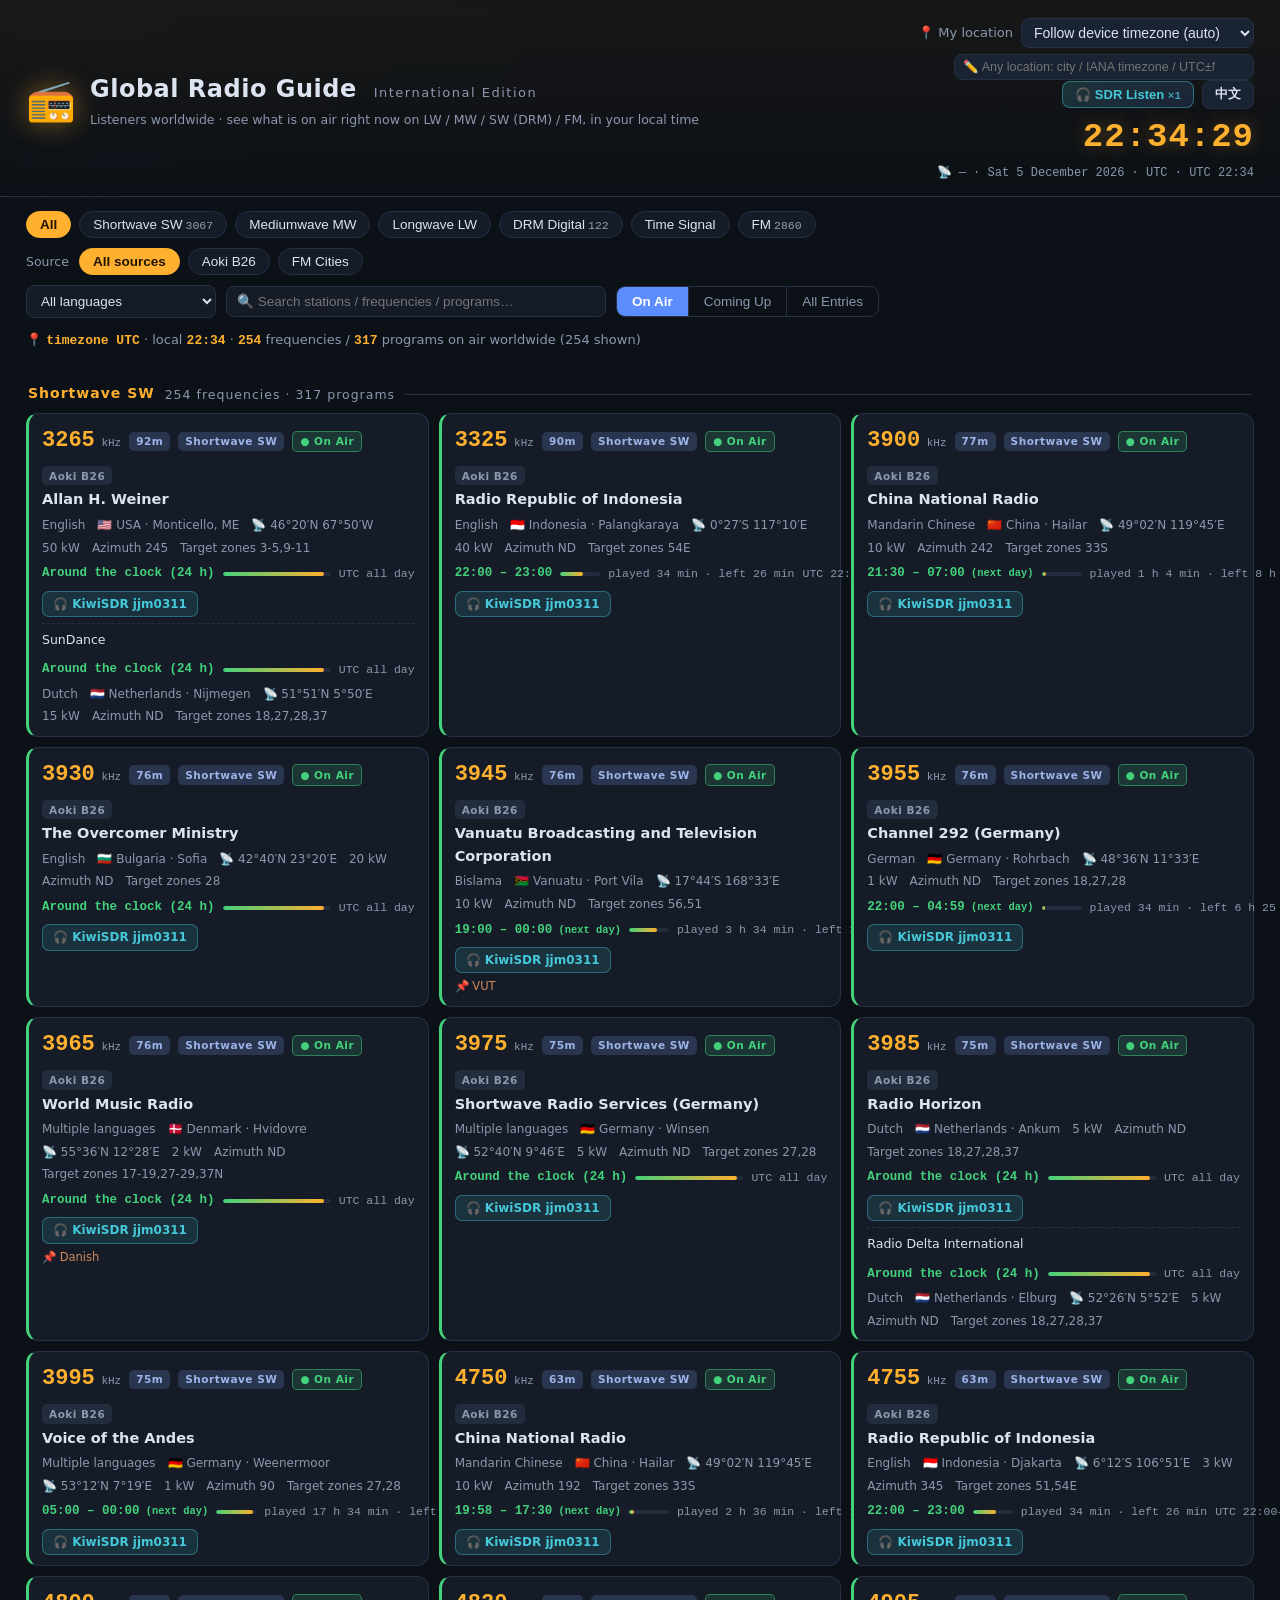
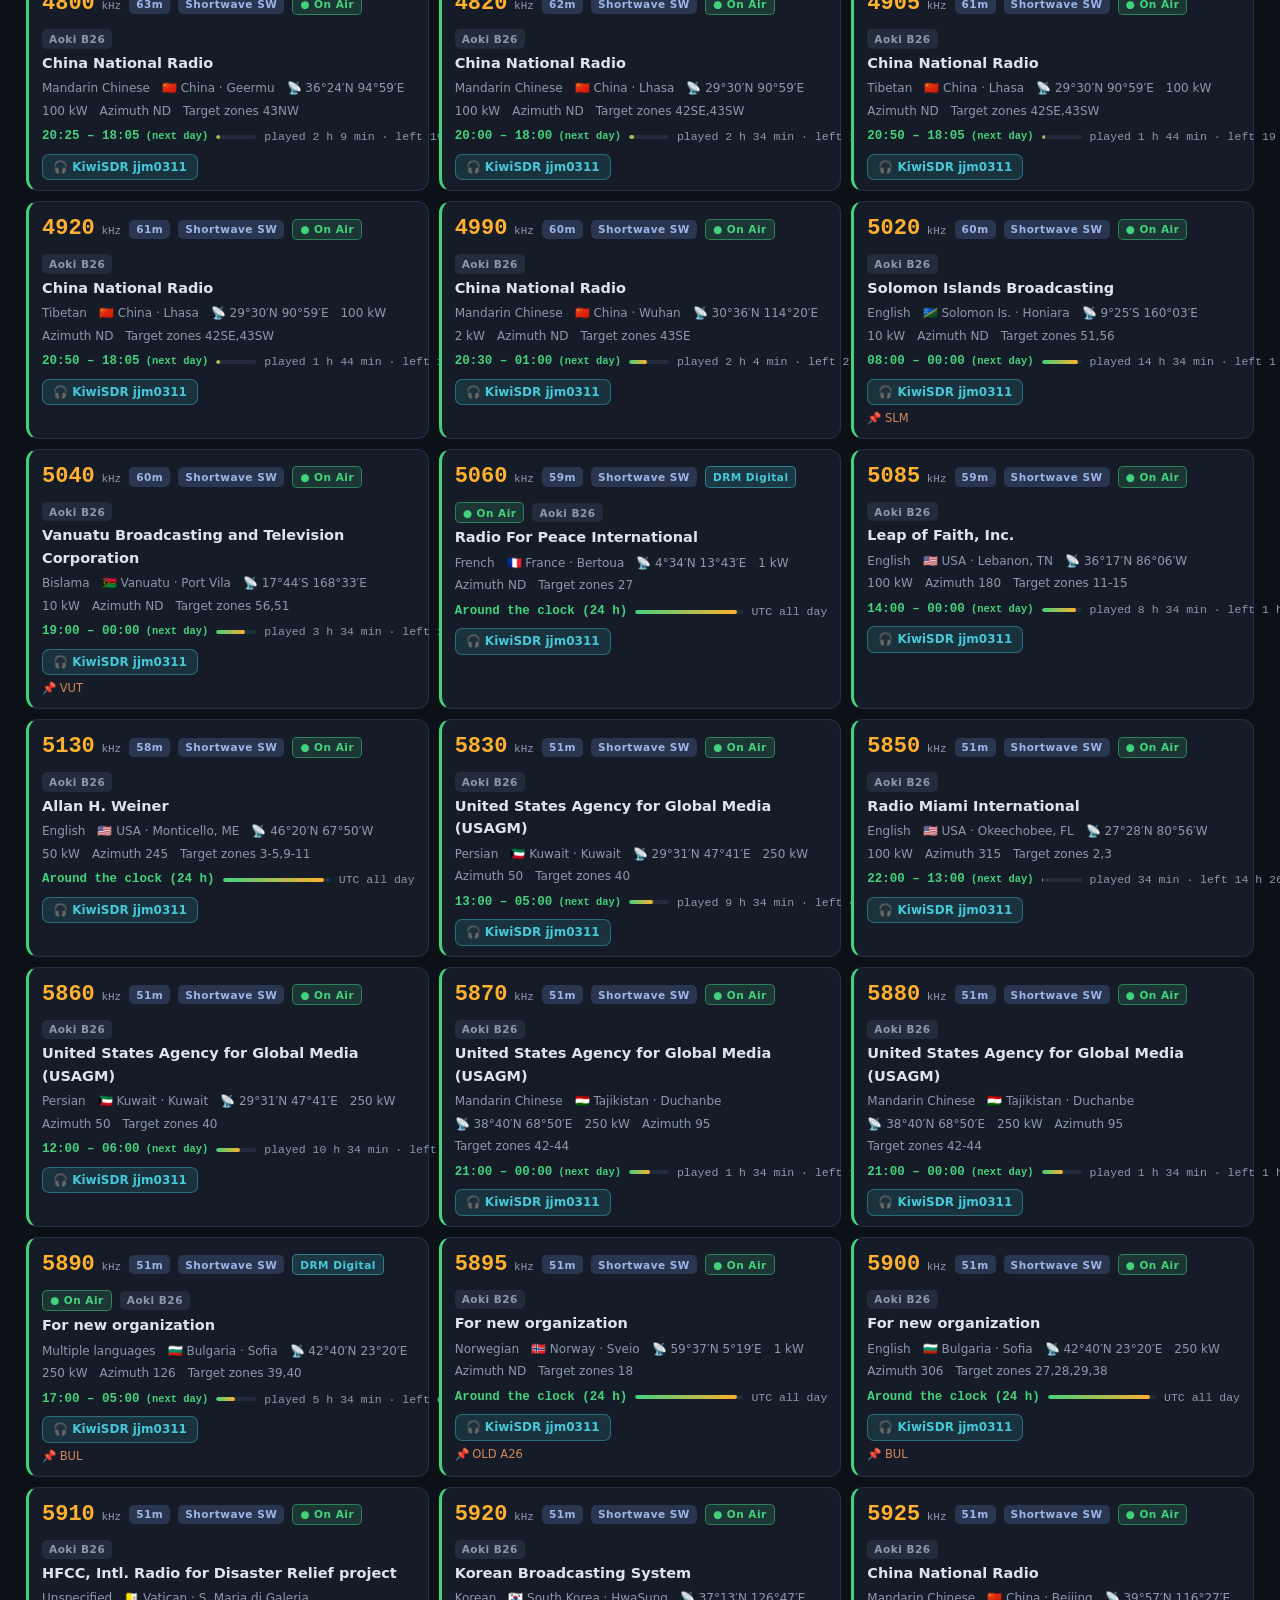
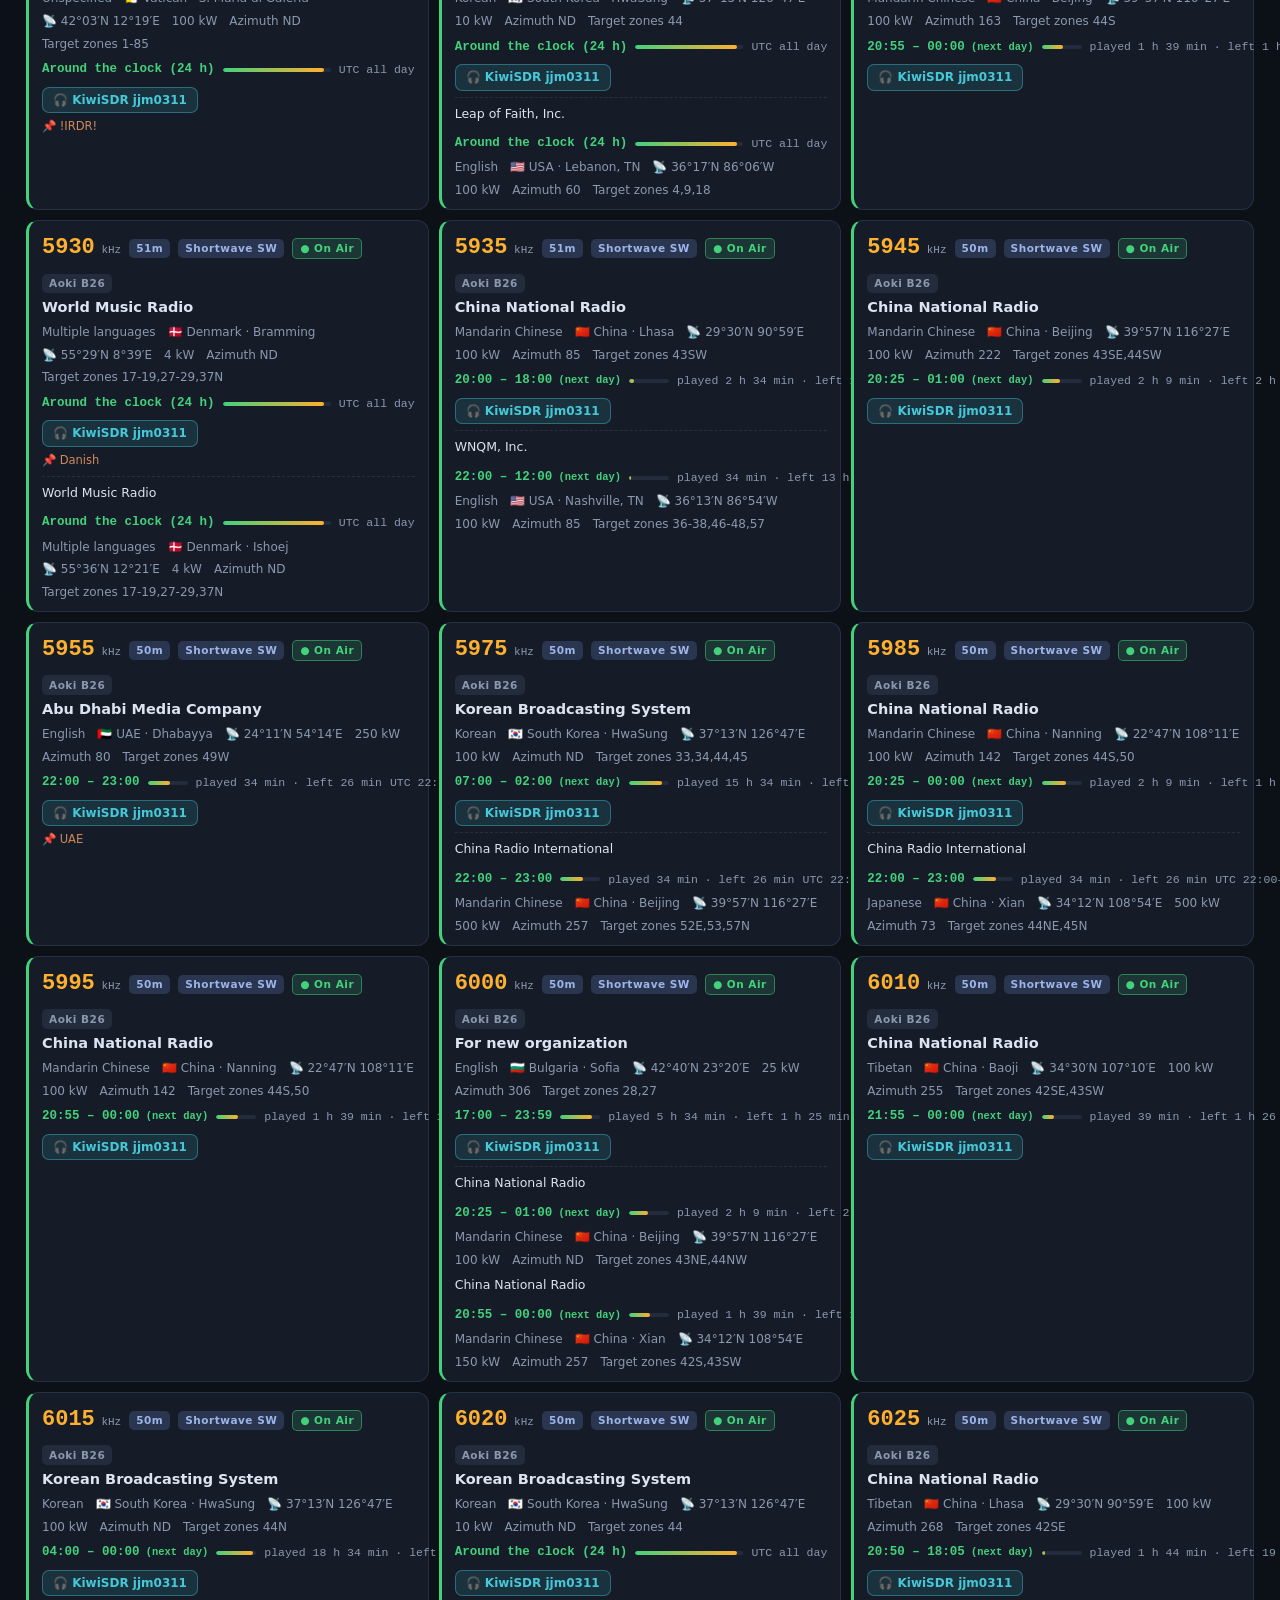
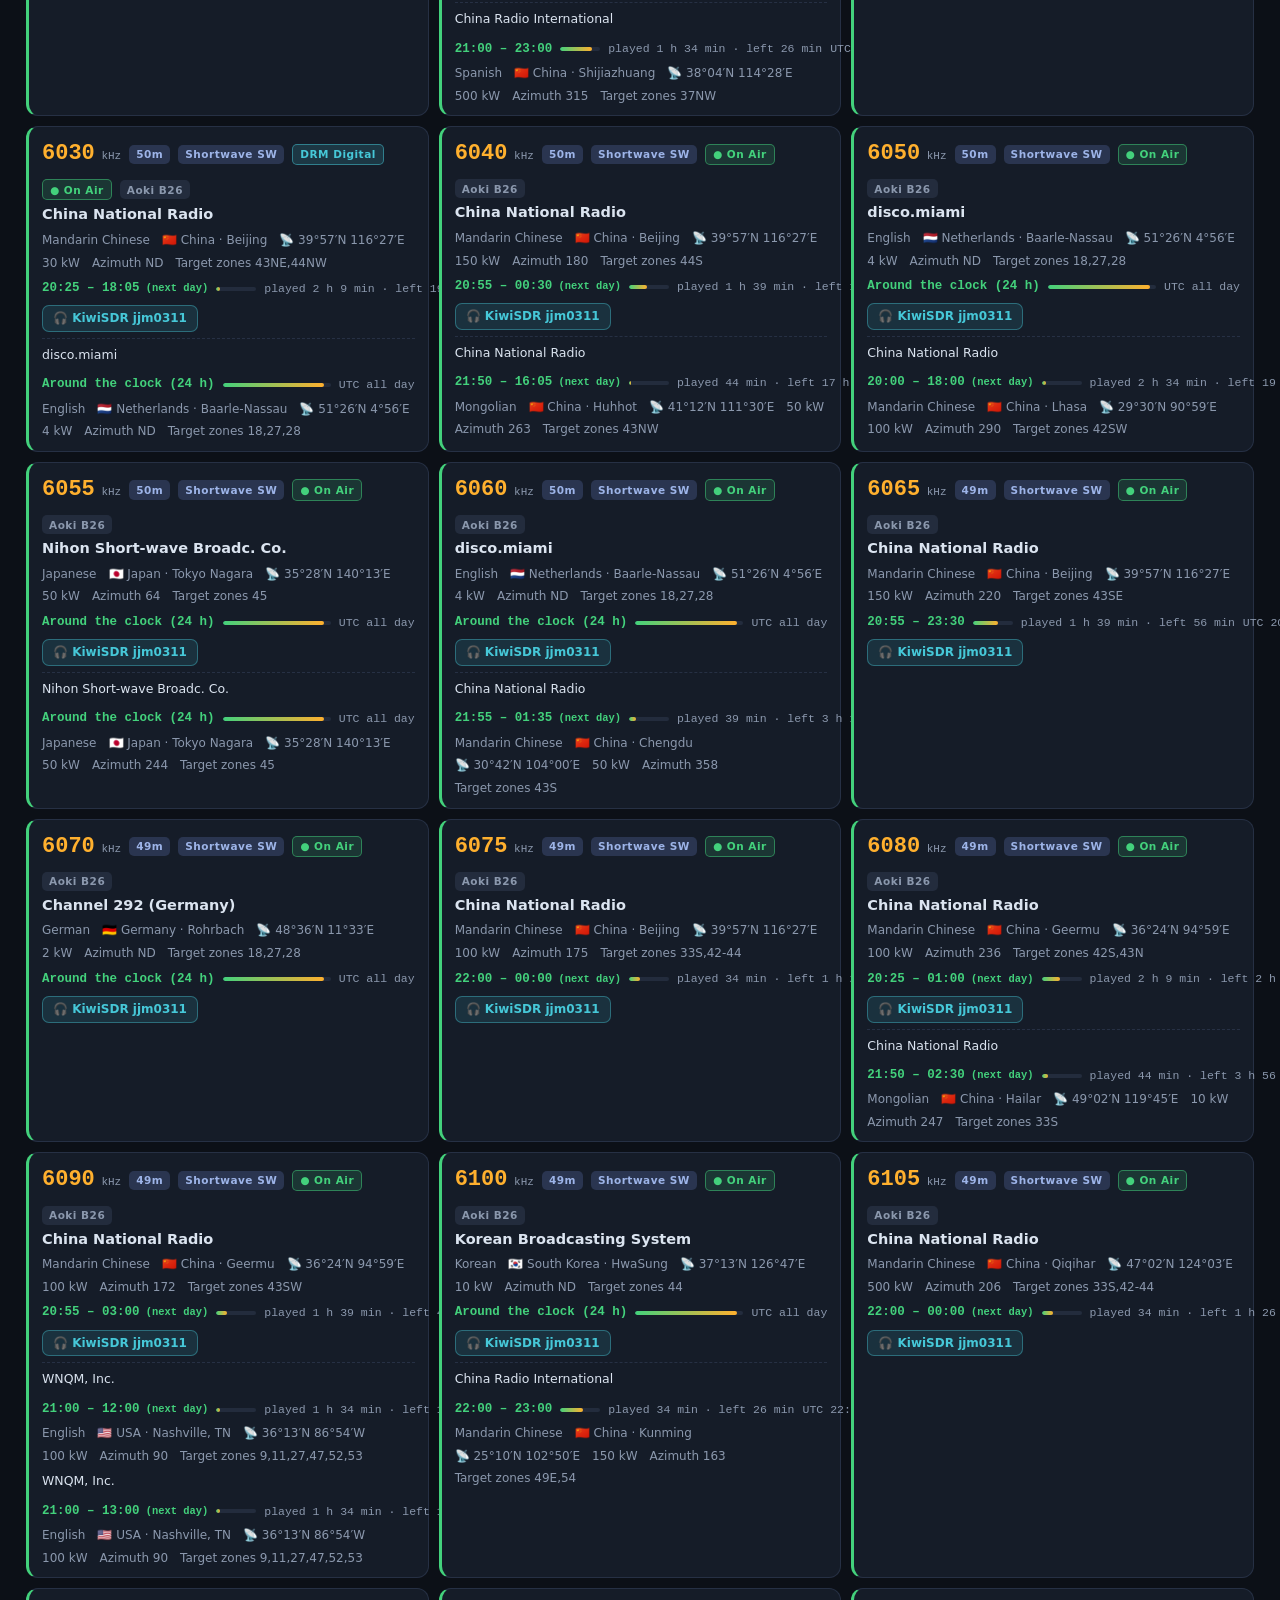
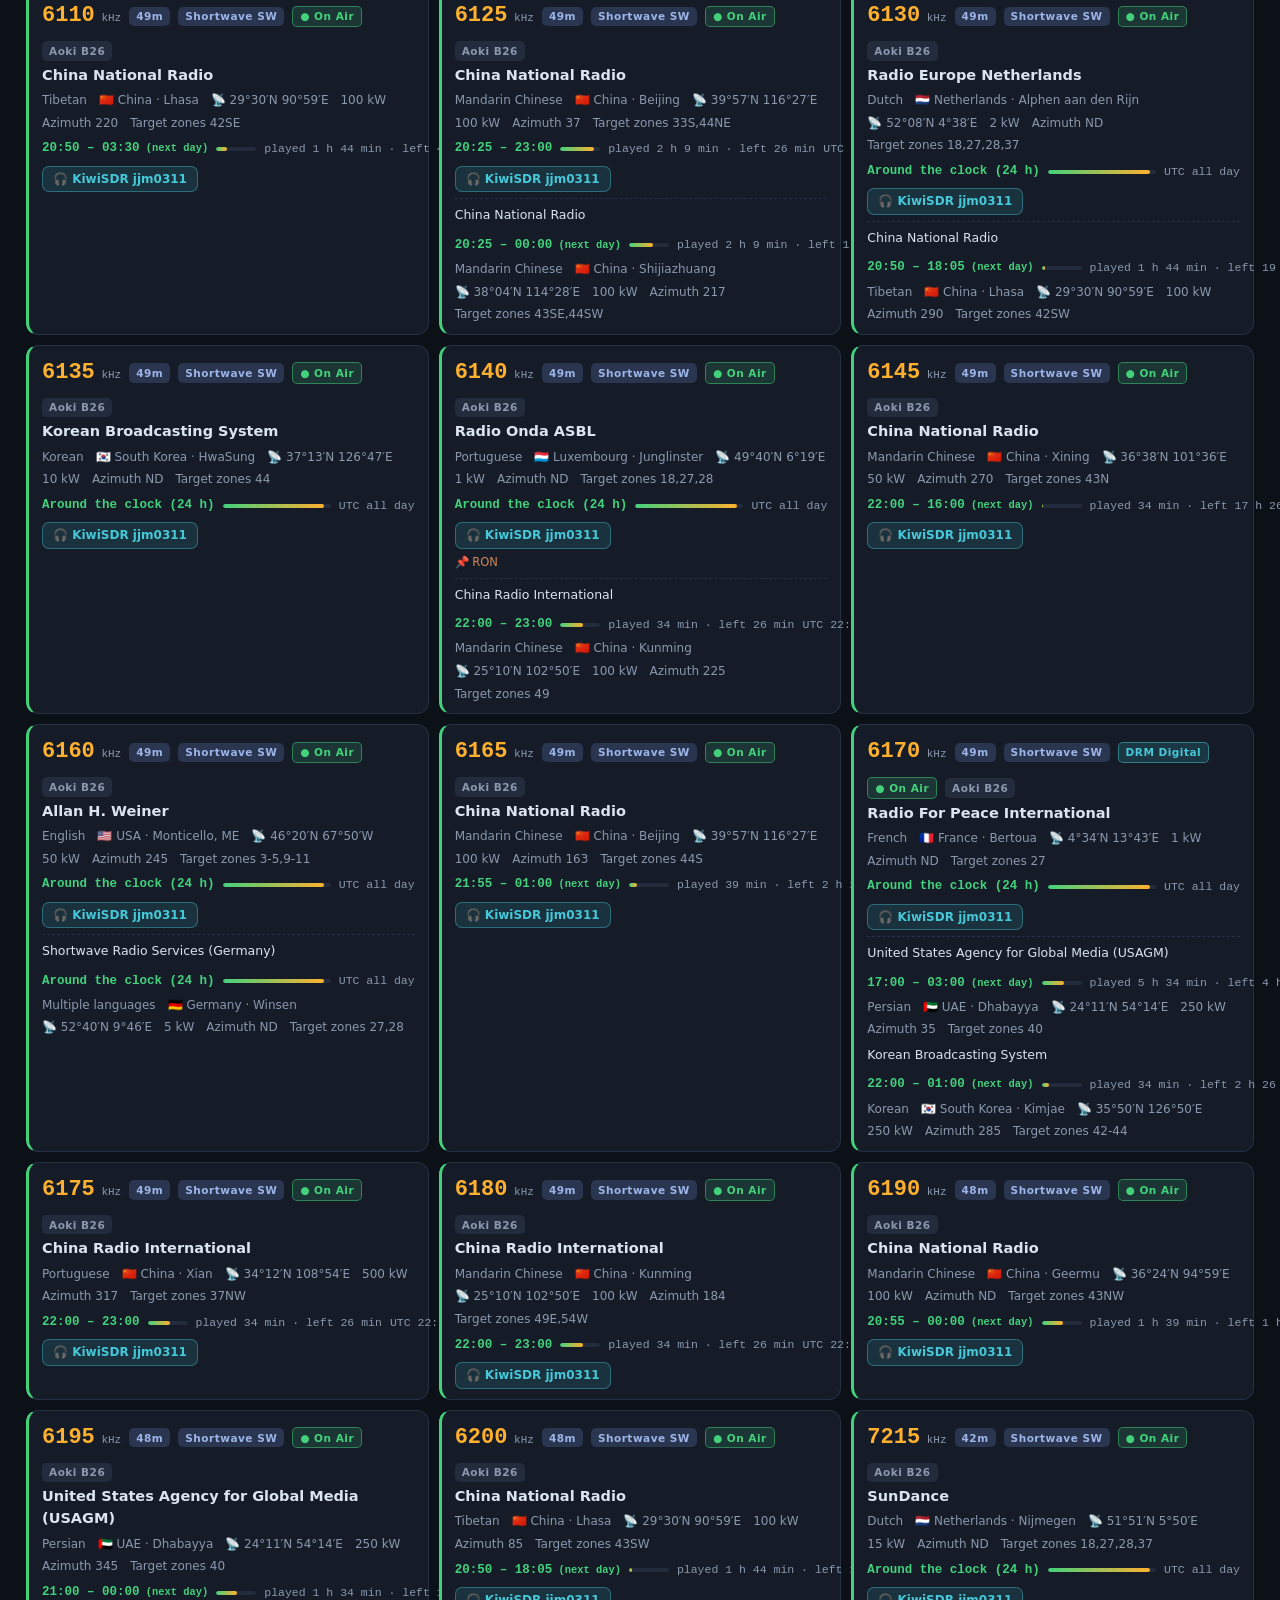
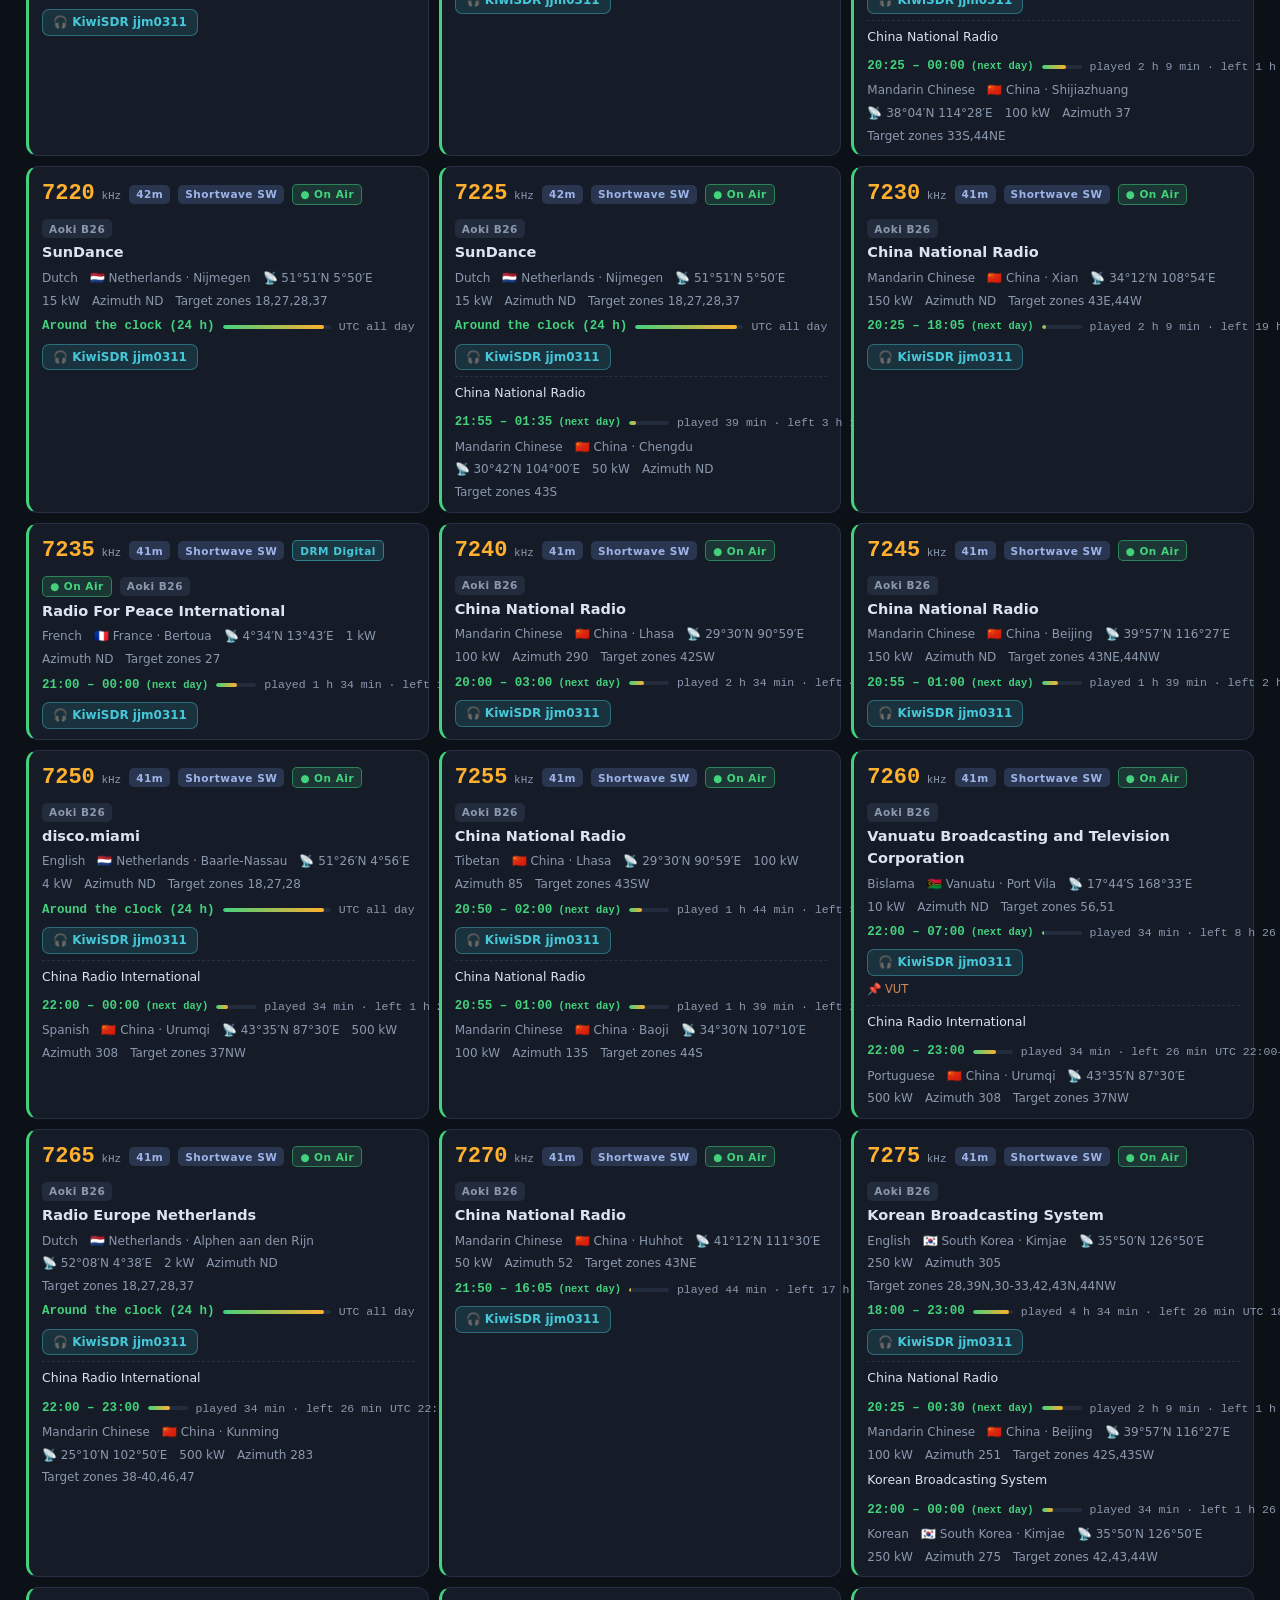
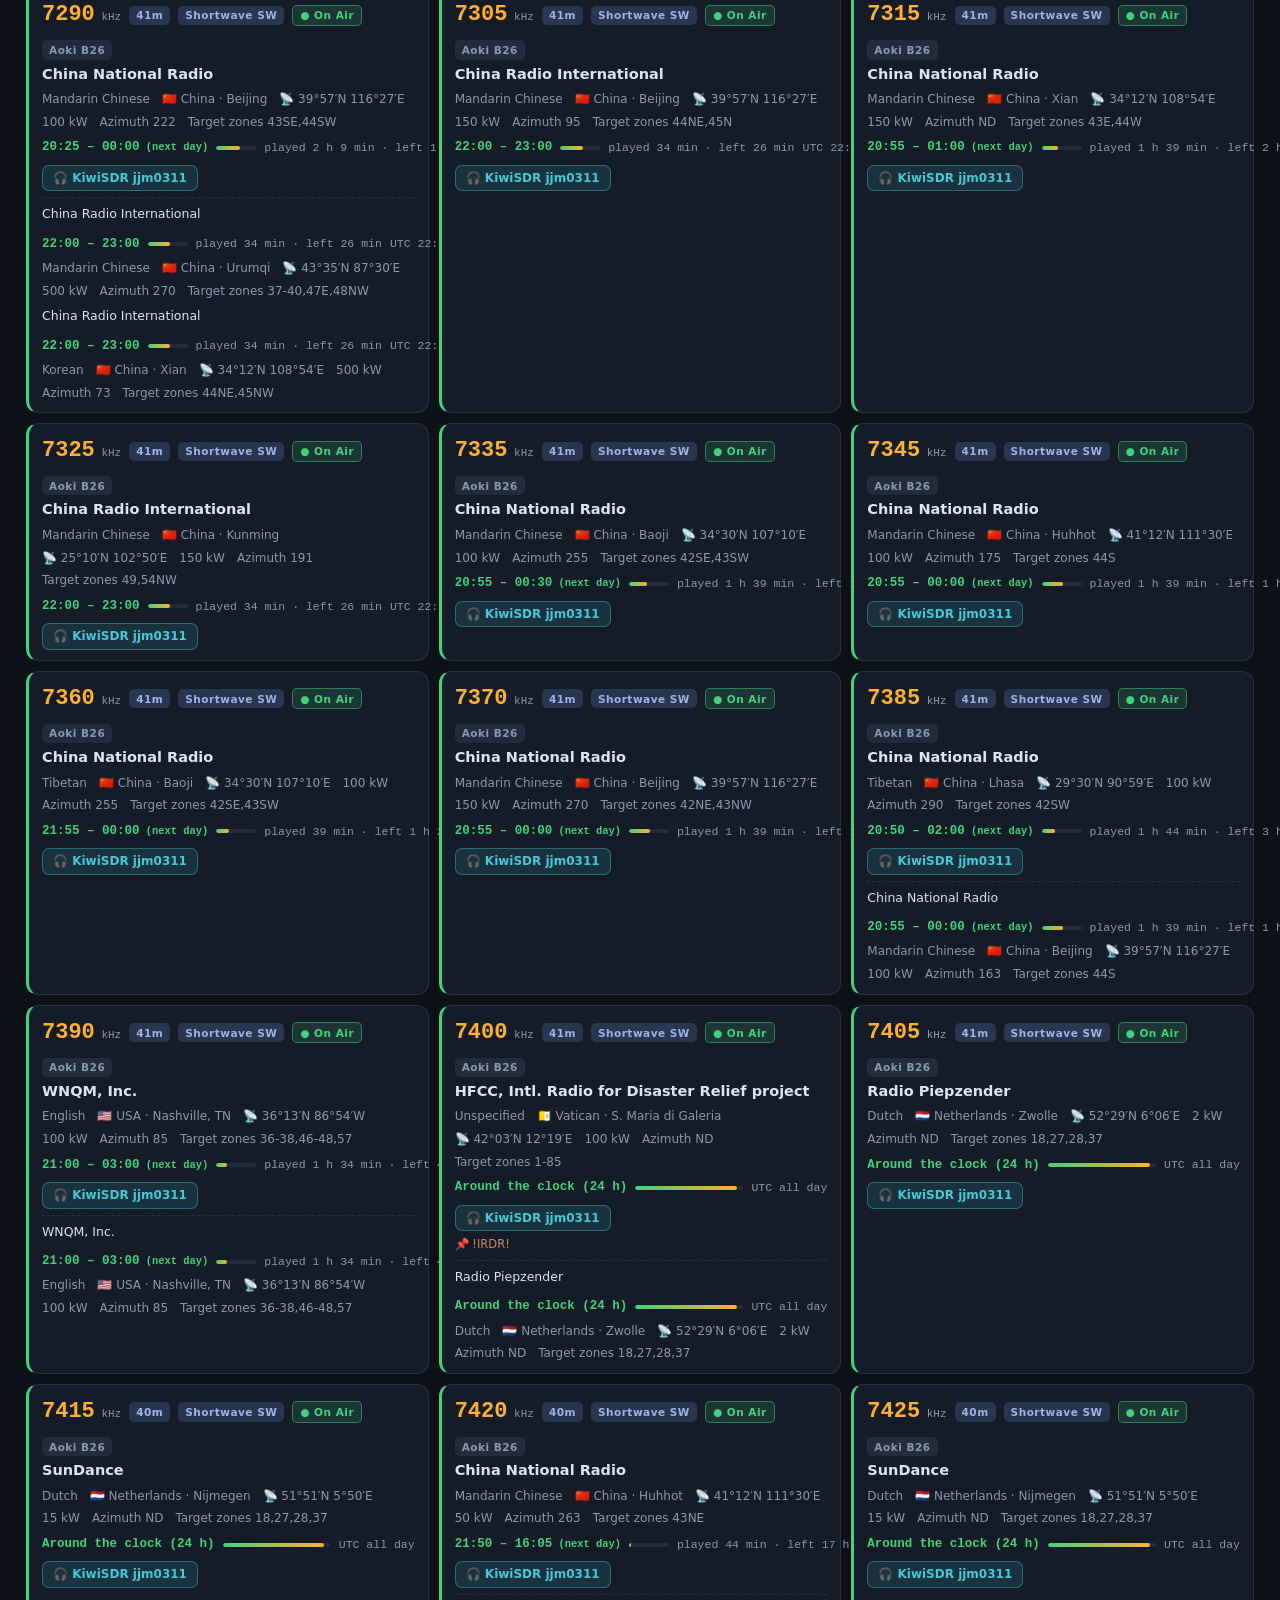
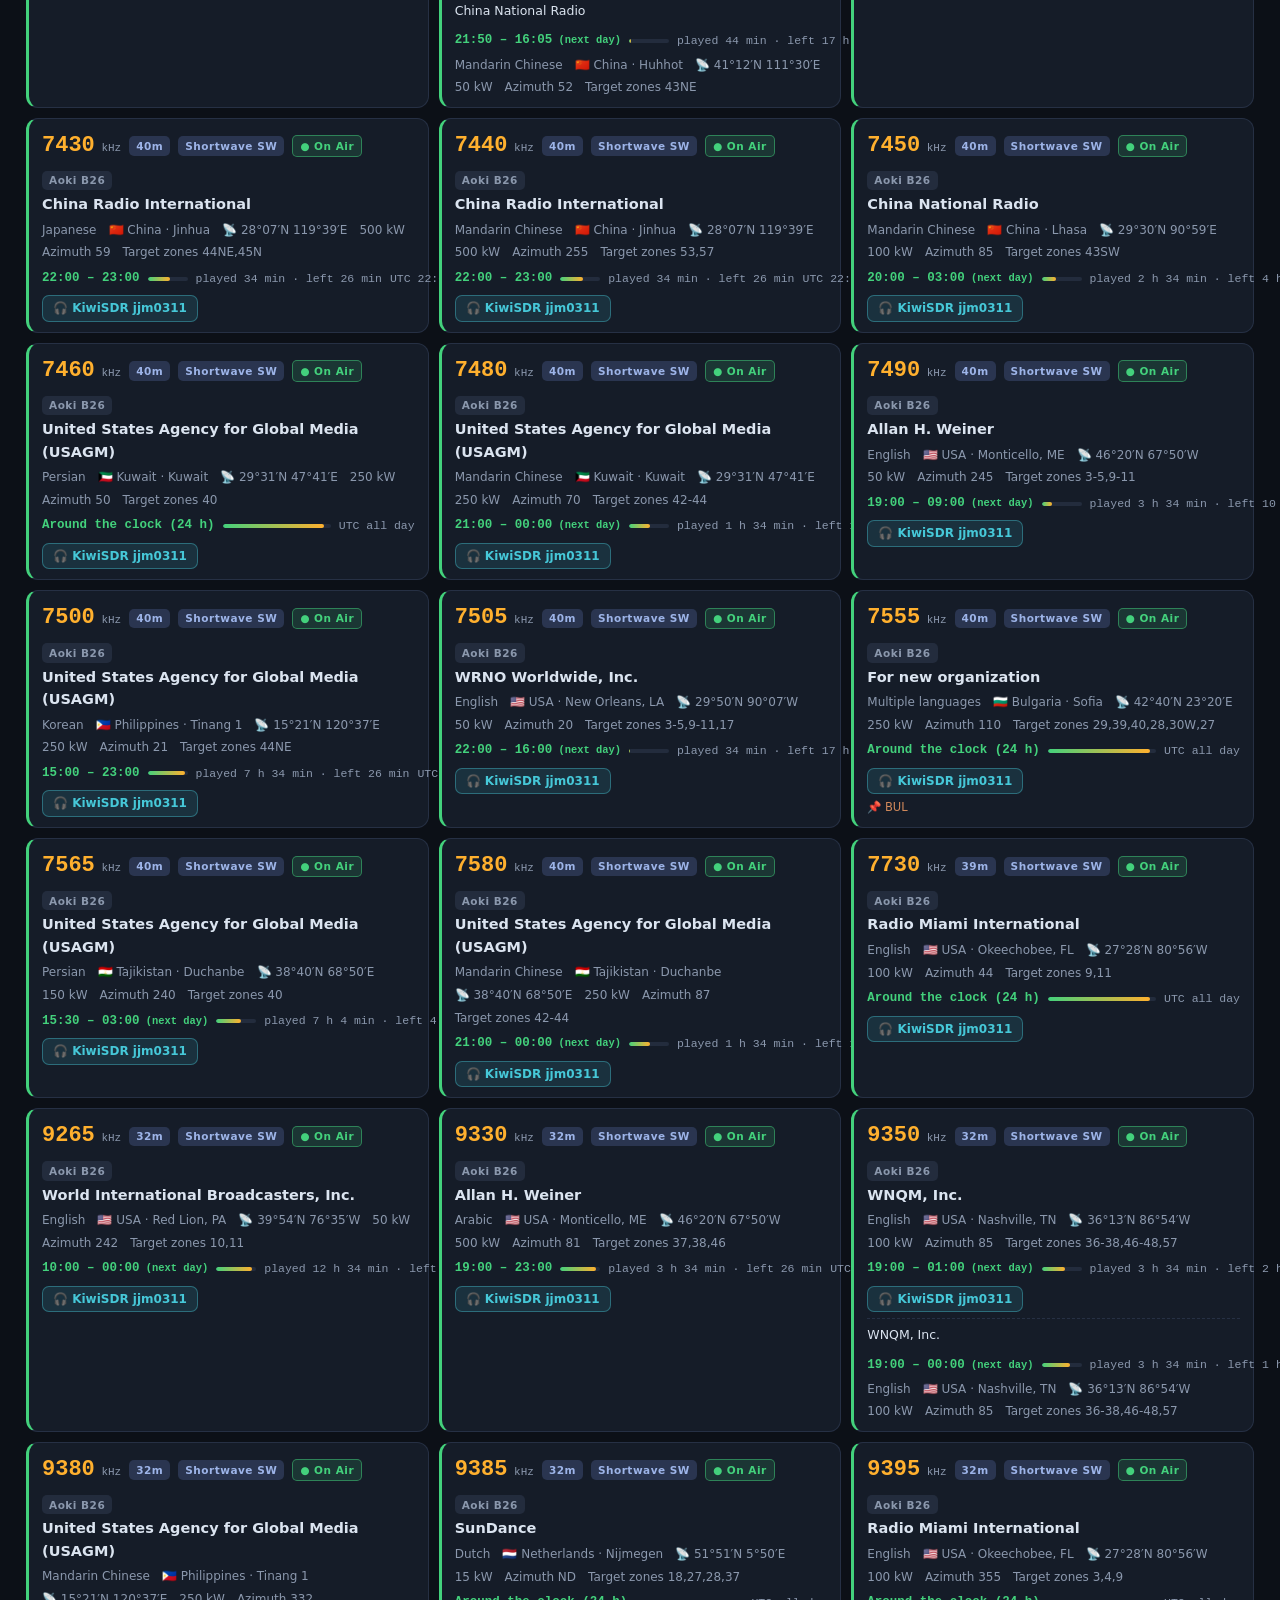
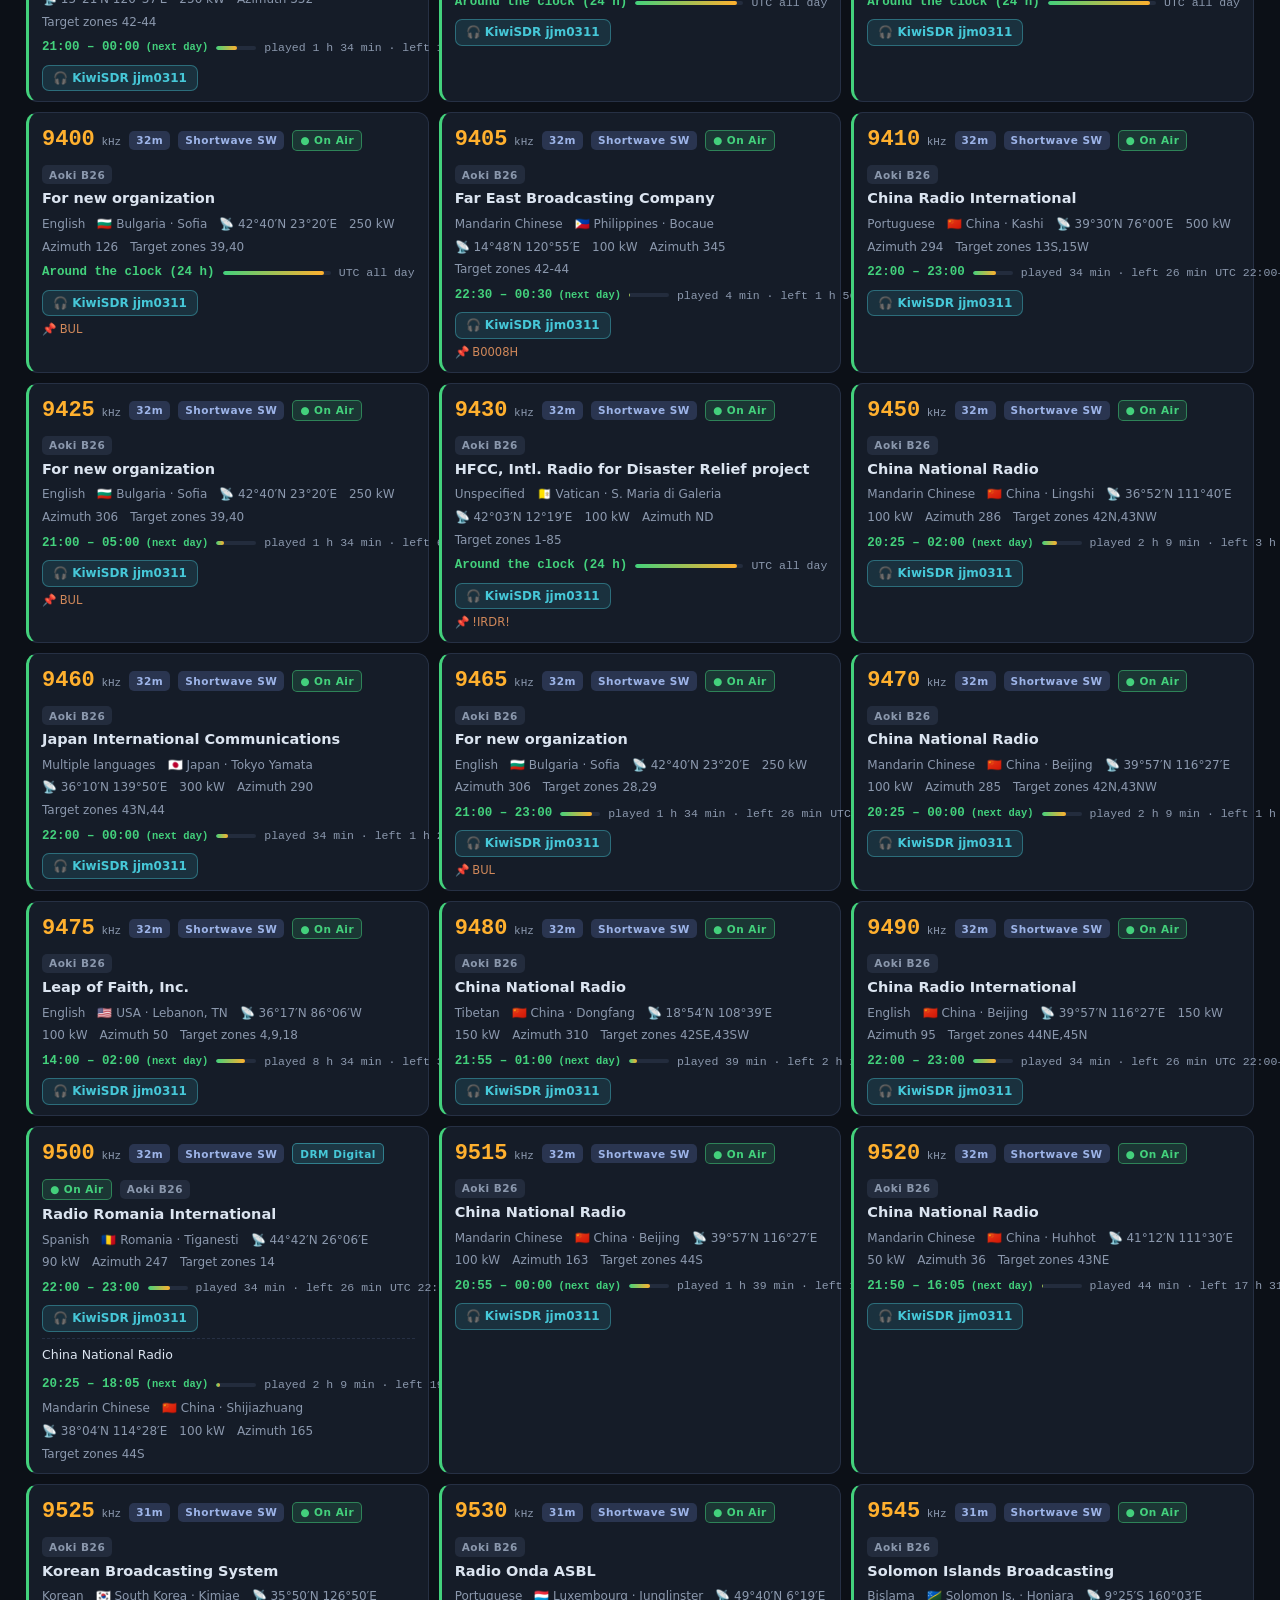
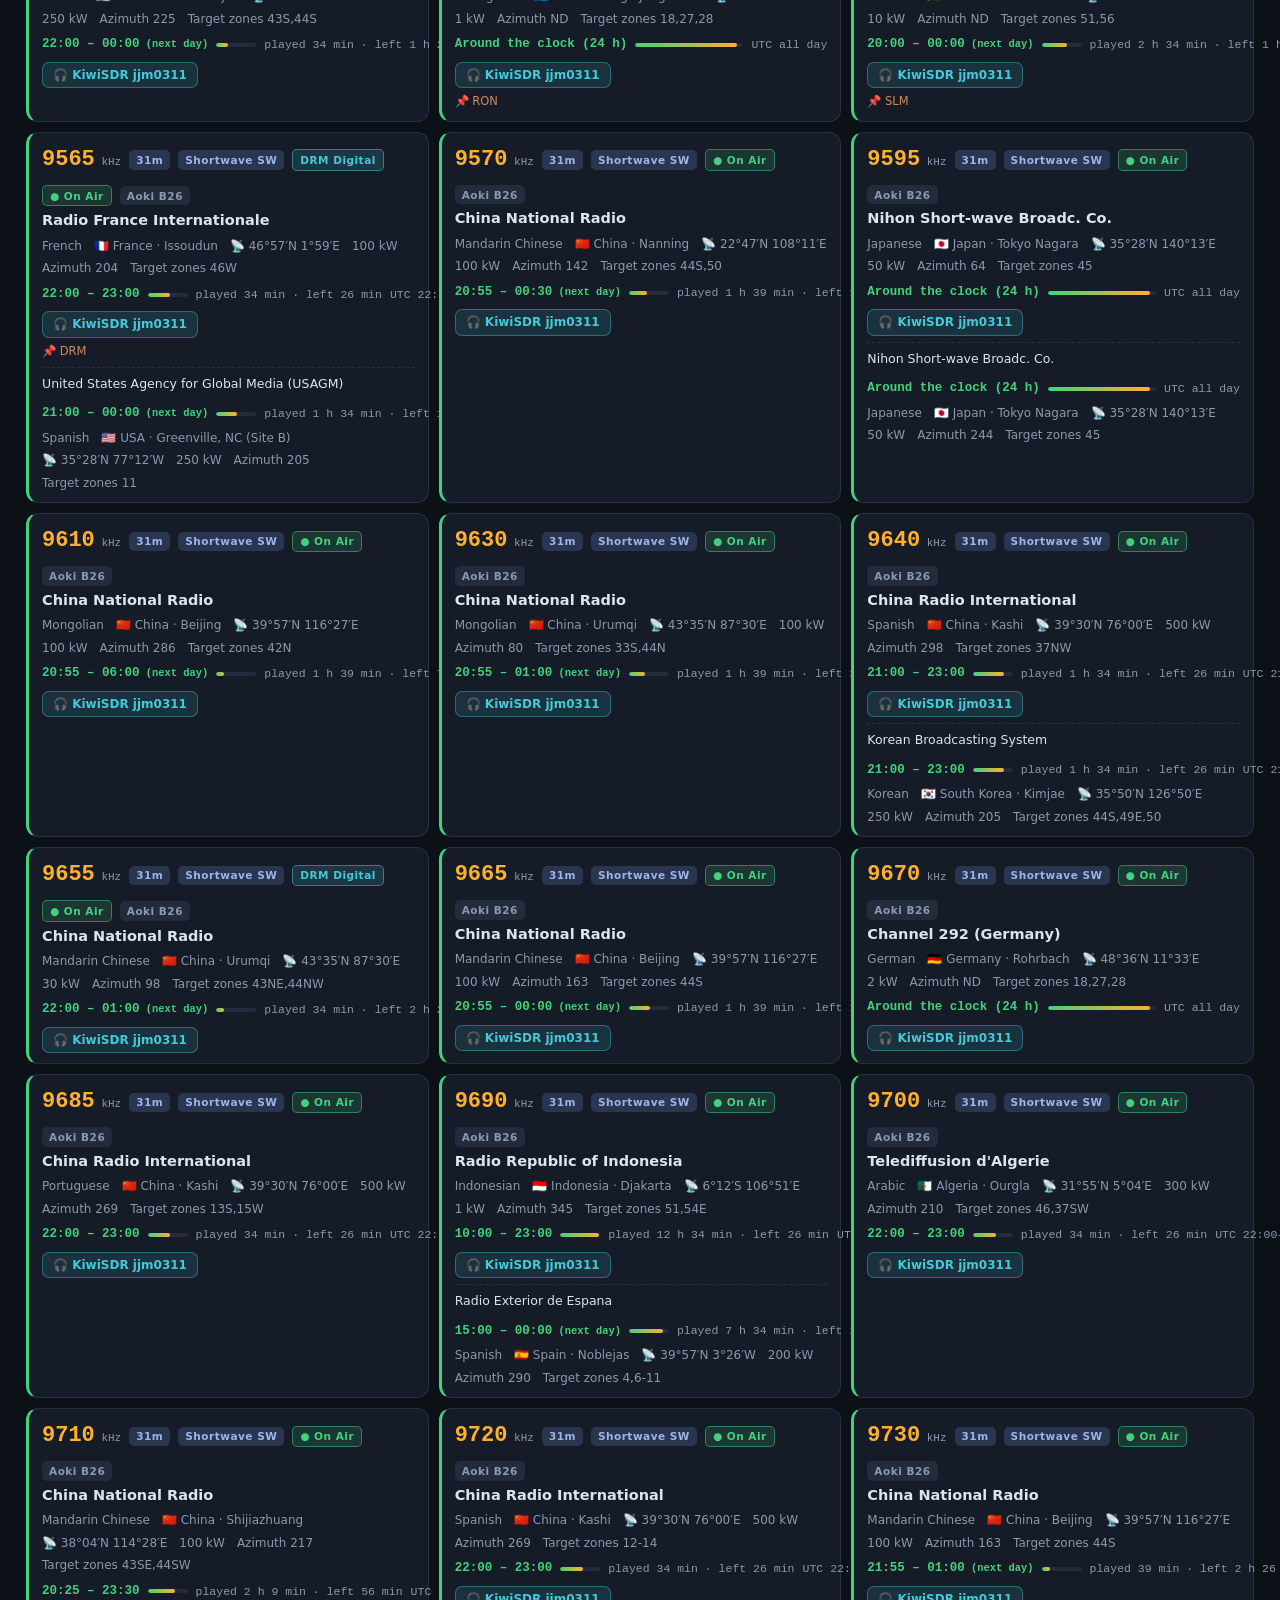
==== index.html @ 9dafdbfb "Global Radio Guide: bilingual on-air radio schedule site - HFCC B26 schedule (Aoki-format xlsx) + ra" ====
<!DOCTYPE html>
<html lang="zh-CN">
<head>
<meta charset="UTF-8">
<meta name="viewport" content="width=device-width, initial-scale=1.0">
<title>环球收听时钟 · Global Radio Guide — 长波/中波/短波(DRM)/FM 在播节目表</title>
<meta name="description" content="根据你所在城市的当地时间，实时显示当前正在播出的长波、中波、短波（含 DRM 数字）与 FM 广播节目和频率。数据源：A26 短波频率表 / HFCC / WRMI。">
<link rel="icon" href="data:image/svg+xml,<svg xmlns='http://www.w3.org/2000/svg' viewBox='0 0 100 100'><text y='.9em' font-size='90'>📻</text></svg>">
<link rel="stylesheet" href="css/style.css">
</head>
<body>

<header class="topbar">
  <div class="brand">
    <span class="logo">📻</span>
    <div>
      <h1><span id="h1text">环球收听时钟</span> <small id="h1sub">Global Radio Guide</small></h1>
      <p class="tagline" id="tagline">不同国家城市的听友 · 按当地时间看此刻在播的长波 / 中波 / 短波（DRM）/ FM 节目与频率</p>
    </div>
  </div>
  <div class="clockbox">
    <div class="cityrow">
      <label for="citySelect" id="locLabel">📍 我在</label>
      <select id="citySelect"></select>
    </div>
    <div class="cityrow">
      <input type="search" id="customCity" list="tzList" autocomplete="off"
             placeholder="✏️ 任意收听地点：城市名 / IANA 时区 / UTC±N">
      <datalist id="tzList"></datalist>
    </div>
    <div class="cityrow">
      <button id="sdrBtn" class="sdrbtn" title="管理 WebSDR / KiwiSDR / OpenWebRX 接收机">🎧 SDR 收听 <span id="sdrCount" class="cnt"></span></button>
      <button id="langBtn" class="langbtn" title="Switch language / 切换语言">EN</button>
    </div>
    <div class="bigclock" id="localClock">--:--:--</div>
    <div class="clocksub">📡 <span id="rxCoord">—</span> · <span id="localDate">—</span> · <span id="tzOffset"></span> · UTC <span id="utcClock">--:--</span></div>
  </div>
</header>

<nav class="controls">
  <div class="chips" id="bandChips" aria-label="频段筛选"></div>
  <div class="chips" id="srcChips" aria-label="数据源筛选"></div>
  <div class="filters">
    <select id="langSelect"><option value="all">全部语言</option></select>
    <input type="search" id="search" placeholder="🔍 搜电台 / 频率 / 节目名…">
    <div class="seg" id="viewSeg">
      <button data-view="now" class="active">正在播出</button>
      <button data-view="next">即将播出</button>
      <button data-view="all">全部检索</button>
    </div>
  </div>
</nav>

<div class="stats" id="stats"></div>

<main id="list" aria-live="polite"></main>

<div id="sdrModal" class="modal hidden">
  <div class="modal-box">
    <div class="modal-head">
      <h2>🎧 SDR 收音机</h2>
      <button id="sdrClose" title="关闭">×</button>
    </div>
    <p class="hint" id="sdrHint"></p>
    <div id="sdrList"></div>
    <div class="addform">
      <input id="sdrUrl" placeholder="接收机地址，如 http://…:8073/ 或 https://…/">
      <div class="addrow">
        <input id="sdrName" placeholder="名称（留空自动取域名）">
        <select id="sdrType">
          <option value="auto">自动识别类型</option>
          <option value="kiwi">KiwiSDR</option>
          <option value="openwebrx">OpenWebRX</option>
          <option value="websdr">WebSDR</option>
        </select>
        <button id="sdrAdd" class="primary">＋ 添加</button>
      </div>
      <div id="sdrMsg" class="sdrmsg"></div>
    </div>
  </div>
</div>

<footer>
  <p id="foot1"></p>
  <p id="foot2"></p>
  <p id="foot3"></p>
</footer>

<script src="data/data.js"></script>
<script src="js/cities.js"></script>
<script src="js/app.js"></script>
</body>
</html>
---- css/style.css ----
/* 环球收听时钟 — 深色收音机风 */
:root {
  --bg: #0c1017;
  --bg2: #11161f;
  --card: #151c28;
  --card2: #1a2332;
  --line: #263044;
  --tx: #dbe4f0;
  --tx2: #8b98ad;
  --amber: #ffb02e;
  --green: #43d17c;
  --cyan: #46c8d8;
  --red: #ff5d5d;
  --blue: #5b8dff;
  --mono: 'Cascadia Mono', Consolas, 'SF Mono', Menlo, monospace;
}
* { box-sizing: border-box; }
html, body { margin: 0; padding: 0; }
body {
  background:
    radial-gradient(1200px 500px at 80% -10%, rgba(91,141,255,.10), transparent 60%),
    radial-gradient(900px 400px at 5% 0%, rgba(255,176,46,.07), transparent 55%),
    var(--bg);
  color: var(--tx);
  font: 15px/1.55 "Segoe UI", "Microsoft YaHei", "PingFang SC", system-ui, sans-serif;
  min-height: 100vh;
}

/* ---------- 顶栏 ---------- */
.topbar {
  display: flex; flex-wrap: wrap; gap: 16px 28px; align-items: center; justify-content: space-between;
  padding: 18px 26px 14px;
  border-bottom: 1px solid var(--line);
  background: linear-gradient(180deg, rgba(255,176,46,.05), transparent);
  position: sticky; top: 0; z-index: 20;
  backdrop-filter: blur(8px); background-color: rgba(12,16,23,.88);
}
.brand { display: flex; gap: 14px; align-items: center; }
.logo { font-size: 40px; filter: drop-shadow(0 0 14px rgba(255,176,46,.45)); }
.brand h1 { margin: 0; font-size: 24px; letter-spacing: .5px; }
.brand h1 small { font-size: 13px; color: var(--tx2); font-weight: 400; margin-left: 8px; letter-spacing: 1.5px; }
.tagline { margin: 2px 0 0; color: var(--tx2); font-size: 12.5px; }

.clockbox { text-align: right; }
.cityrow { display: flex; align-items: center; gap: 8px; justify-content: flex-end; }
.cityrow label { color: var(--tx2); font-size: 13px; }
#customCity {
  background: var(--card2); color: var(--tx); border: 1px solid var(--line);
  border-radius: 8px; padding: 5px 8px; font-size: 12.5px; width: 300px; margin-top: 6px;
}
#customCity.err { border-color: var(--red); }
#citySelect {
  background: var(--card2); color: var(--tx); border: 1px solid var(--line);
  border-radius: 8px; padding: 5px 8px; font-size: 14px; max-width: 300px;
}
.bigclock {
  font-family: var(--mono); font-size: 34px; font-weight: 600; color: var(--amber);
  text-shadow: 0 0 18px rgba(255,176,46,.35); margin-top: 2px; letter-spacing: 1px;
}
.clocksub { color: var(--tx2); font-size: 12px; font-family: var(--mono); }

/* ---------- 控制区 ---------- */
.controls { padding: 14px 26px 4px; display: flex; flex-direction: column; gap: 10px; }
.chips { display: flex; flex-wrap: wrap; gap: 8px; align-items: center; }
.chips .lbl { color: var(--tx2); font-size: 12.5px; margin-right: 2px; }
.chip {
  border: 1px solid var(--line); background: var(--card); color: var(--tx);
  padding: 5px 13px; border-radius: 999px; cursor: pointer; font-size: 13.5px; transition: .15s;
}
.chip:hover { border-color: var(--amber); }
.chip.active { background: var(--amber); border-color: var(--amber); color: #201500; font-weight: 600; }
.chip .cnt { opacity: .65; font-size: 11.5px; margin-left: 3px; font-family: var(--mono); }
.filters { display: flex; flex-wrap: wrap; gap: 10px; align-items: center; }
#langSelect, #search {
  background: var(--card); color: var(--tx); border: 1px solid var(--line);
  border-radius: 8px; padding: 7px 10px; font-size: 13.5px;
}
#search { flex: 1 1 220px; max-width: 380px; }
#langSelect:focus, #search:focus, #citySelect:focus { outline: none; border-color: var(--amber); }
.seg { display: inline-flex; border: 1px solid var(--line); border-radius: 9px; overflow: hidden; }
.seg button {
  background: transparent; border: none; color: var(--tx2); padding: 7px 15px;
  cursor: pointer; font-size: 13.5px;
}
.seg button + button { border-left: 1px solid var(--line); }
.seg button.active { background: var(--blue); color: #fff; font-weight: 600; }

/* ---------- 统计行 ---------- */
.stats { padding: 8px 26px 2px; color: var(--tx2); font-size: 13px; }
.stats b { color: var(--amber); font-family: var(--mono); }

/* ---------- 列表 ---------- */
#list { padding: 12px 26px 40px; }
.bandhead {
  margin: 18px 2px 8px; font-size: 14px; color: var(--amber); letter-spacing: 1px;
  display: flex; align-items: center; gap: 10px; font-weight: 600;
}
.bandhead::after { content: ''; flex: 1; height: 1px; background: var(--line); }
.bandhead .n { color: var(--tx2); font-weight: 400; font-size: 12.5px; }

.grid { display: grid; grid-template-columns: repeat(auto-fill, minmax(340px, 1fr)); gap: 10px; }

.card {
  background: var(--card); border: 1px solid var(--line); border-radius: 12px;
  padding: 10px 13px; transition: border-color .15s;
}
.card:hover { border-color: #3b4a68; }
.card.onair { border-left: 3px solid var(--green); }
.card.next { border-left: 3px solid var(--blue); }

.freqrow { display: flex; align-items: baseline; gap: 8px; flex-wrap: wrap; }
.freq { font-family: var(--mono); font-size: 22px; font-weight: 700; color: var(--amber); }
.freq .unit { font-size: 11px; color: var(--tx2); font-weight: 400; }
.freq .mhz { font-size: 11.5px; color: var(--tx2); font-weight: 400; }

.badge {
  font-size: 10.5px; padding: 1.5px 7px; border-radius: 5px; font-weight: 600; letter-spacing: .5px;
  align-self: center; white-space: nowrap;
}
.b-band { background: #2a3550; color: #9db4e8; }
.b-drm { background: rgba(70,200,216,.16); color: var(--cyan); border: 1px solid rgba(70,200,216,.5); }
.b-src { background: #232c3d; color: var(--tx2); }
.b-live { background: rgba(67,209,124,.15); color: var(--green); border: 1px solid rgba(67,209,124,.5); }
.b-fm { background: rgba(255,93,93,.14); color: var(--red); }

.stname { margin-top: 3px; font-size: 14.5px; font-weight: 600; }
.prog { font-size: 12.5px; color: var(--tx2); margin-top: 1px; }
.meta { margin-top: 5px; font-size: 12px; color: var(--tx2); display: flex; flex-wrap: wrap; gap: 4px 12px; }
.meta .m { white-space: nowrap; }

.timerow { margin-top: 7px; display: flex; align-items: center; gap: 8px; font-family: var(--mono); font-size: 12.5px; }
.t-local { color: var(--green); font-weight: 600; white-space: nowrap; }
.t-utc { color: var(--tx2); font-size: 11.5px; white-space: nowrap; }
.progbar { flex: 1; height: 4px; background: #232c3d; border-radius: 3px; overflow: hidden; min-width: 40px; }
.progbar i { display: block; height: 100%; background: linear-gradient(90deg, var(--green), var(--amber)); border-radius: 3px; }
.remain { color: var(--tx2); font-size: 11.5px; white-space: nowrap; }

.sublist { margin-top: 6px; border-top: 1px dashed var(--line); padding-top: 6px; display: grid; gap: 6px; }
.subrow { font-size: 12.5px; display: grid; grid-template-columns: 1fr auto; gap: 4px 10px; }
.subrow .s1 { color: var(--tx); }
.subrow .s2 { color: var(--tx2); font-size: 11.5px; grid-column: 1 / -1; }
.more { color: var(--blue); font-size: 12px; cursor: pointer; }
.note { margin-top: 5px; font-size: 11.5px; color: #d0885a; }
a.maplink {
  text-decoration: none; font-size: 11px; padding: 1px 7px; border-radius: 6px;
  background: rgba(91,141,255,.13); border: 1px solid rgba(91,141,255,.45); color: #9db4e8;
  white-space: nowrap;
}
a.maplink:hover { background: var(--blue); color: #fff; border-color: var(--blue); }

/* ---------- SDR 收听 ---------- */
.sdrbtn {
  background: linear-gradient(135deg, rgba(70,200,216,.18), rgba(91,141,255,.14));
  color: var(--cyan); border: 1px solid rgba(70,200,216,.45); border-radius: 8px;
  padding: 5px 12px; cursor: pointer; font-size: 13px; font-weight: 600;
}
.sdrbtn:hover { border-color: var(--cyan); box-shadow: 0 0 12px rgba(70,200,216,.25); }
.sdrbtn .cnt { opacity: .75; font-size: 11px; font-family: var(--mono); }
.langbtn {
  background: var(--card2); color: var(--tx); border: 1px solid var(--line);
  border-radius: 8px; padding: 5px 12px; cursor: pointer; font-size: 12.5px; font-weight: 700;
}
.langbtn:hover { border-color: var(--amber); color: var(--amber); }
.listenrow { margin-top: 7px; display: flex; gap: 8px; align-items: center; flex-wrap: wrap; }
a.listen {
  display: inline-flex; align-items: center; gap: 5px; text-decoration: none;
  background: rgba(70,200,216,.12); color: var(--cyan); border: 1px solid rgba(70,200,216,.4);
  border-radius: 7px; padding: 3px 10px; font-size: 12px; font-weight: 600; transition: .15s;
}
a.listen:hover { background: var(--cyan); color: #06272b; }
button.sdrmore {
  background: transparent; color: var(--tx2); border: 1px dashed var(--line);
  border-radius: 7px; padding: 3px 8px; font-size: 12px; cursor: pointer;
}
button.sdrmore:hover { color: var(--cyan); border-color: var(--cyan); }
.sdrmenu-wrap { position: relative; display: inline-block; }
.sdrmenu {
  position: absolute; top: calc(100% + 5px); left: 0; z-index: 40;
  display: grid; gap: 4px; min-width: 230px; padding: 6px;
  background: var(--card2); border: 1px solid var(--line); border-radius: 10px;
  box-shadow: 0 12px 34px rgba(0,0,0,.55);
}
.sdrmenu.hidden { display: none; }
.sdrmenu a.listen { background: var(--bg2); }
.sdrmenu a.listen:hover { background: var(--cyan); color: #06272b; }
.sdrmenu .t { color: var(--tx2); font-size: 10.5px; margin-left: 2px; font-weight: 400; }

/* ---------- 弹窗 ---------- */
.modal { position: fixed; inset: 0; z-index: 60; display: flex; align-items: center; justify-content: center;
  background: rgba(4,8,14,.72); backdrop-filter: blur(3px); }
.modal.hidden { display: none; }
.modal-box {
  width: min(640px, 92vw); max-height: 84vh; overflow: auto;
  background: var(--card); border: 1px solid var(--line); border-radius: 14px; padding: 18px 20px;
  box-shadow: 0 18px 60px rgba(0,0,0,.55);
}
.modal-head { display: flex; justify-content: space-between; align-items: center; }
.modal-head h2 { margin: 0; font-size: 18px; color: var(--cyan); }
#sdrClose { background: var(--card2); color: var(--tx2); border: 1px solid var(--line);
  border-radius: 8px; width: 30px; height: 30px; font-size: 17px; cursor: pointer; }
#sdrClose:hover { color: var(--red); border-color: var(--red); }
.hint { color: var(--tx2); font-size: 12.5px; line-height: 1.7; }
.hint code { background: var(--card2); padding: 1px 5px; border-radius: 4px; font-size: 11.5px; }
.sdr-item {
  display: flex; align-items: center; gap: 10px; padding: 8px 10px; margin-top: 8px;
  background: var(--card2); border: 1px solid var(--line); border-radius: 10px;
}
.sdr-item input[type=radio] { accent-color: var(--cyan); }
.sdr-item .nm { font-weight: 600; font-size: 13.5px; }
.sdr-item .url { color: var(--tx2); font-size: 11.5px; font-family: var(--mono); word-break: break-all; }
.sdr-item .grow { flex: 1; min-width: 0; }
.sdr-item .del { background: transparent; border: 1px solid var(--line); color: var(--tx2);
  border-radius: 7px; padding: 3px 10px; cursor: pointer; font-size: 12px; }
.sdr-item .del:hover { color: var(--red); border-color: var(--red); }
.badge.t-type { background: rgba(91,141,255,.15); color: var(--blue); }
.addform { margin-top: 14px; border-top: 1px dashed var(--line); padding-top: 12px; display: grid; gap: 8px; }
.addform input, .addform select {
  background: var(--bg2); color: var(--tx); border: 1px solid var(--line); border-radius: 8px;
  padding: 8px 10px; font-size: 13px; width: 100%;
}
.addrow { display: flex; gap: 8px; }
.addrow input { flex: 1; }
.addrow select { width: 150px; }
.addrow button.primary {
  background: var(--cyan); color: #06272b; border: none; border-radius: 8px;
  padding: 8px 16px; font-weight: 700; cursor: pointer; font-size: 13px; white-space: nowrap;
}
.addrow button.primary:hover { filter: brightness(1.1); }
.sdrmsg { font-size: 12px; color: var(--red); min-height: 16px; }
.sdrmsg.ok { color: var(--green); }

.empty { text-align: center; color: var(--tx2); padding: 60px 20px; font-size: 15px; }
.empty .big { font-size: 44px; display: block; margin-bottom: 12px; }
.loadmore {
  display: block; margin: 18px auto; background: var(--card2); color: var(--tx);
  border: 1px solid var(--line); border-radius: 9px; padding: 9px 26px; cursor: pointer; font-size: 14px;
}
.loadmore:hover { border-color: var(--amber); color: var(--amber); }

/* ---------- 页脚 ---------- */
footer { border-top: 1px solid var(--line); color: var(--tx2); font-size: 12px; padding: 14px 26px 26px; line-height: 1.8; }
footer b { color: var(--tx); }
footer code { background: var(--card2); padding: 1px 6px; border-radius: 4px; }

@media (max-width: 760px) {
  .topbar { padding: 12px 14px 10px; }
  .controls, .stats, #list { padding-left: 14px; padding-right: 14px; }
  .brand h1 { font-size: 19px; }
  .bigclock { font-size: 26px; }
  .grid { grid-template-columns: 1fr; }
  #citySelect { max-width: 46vw; }
}
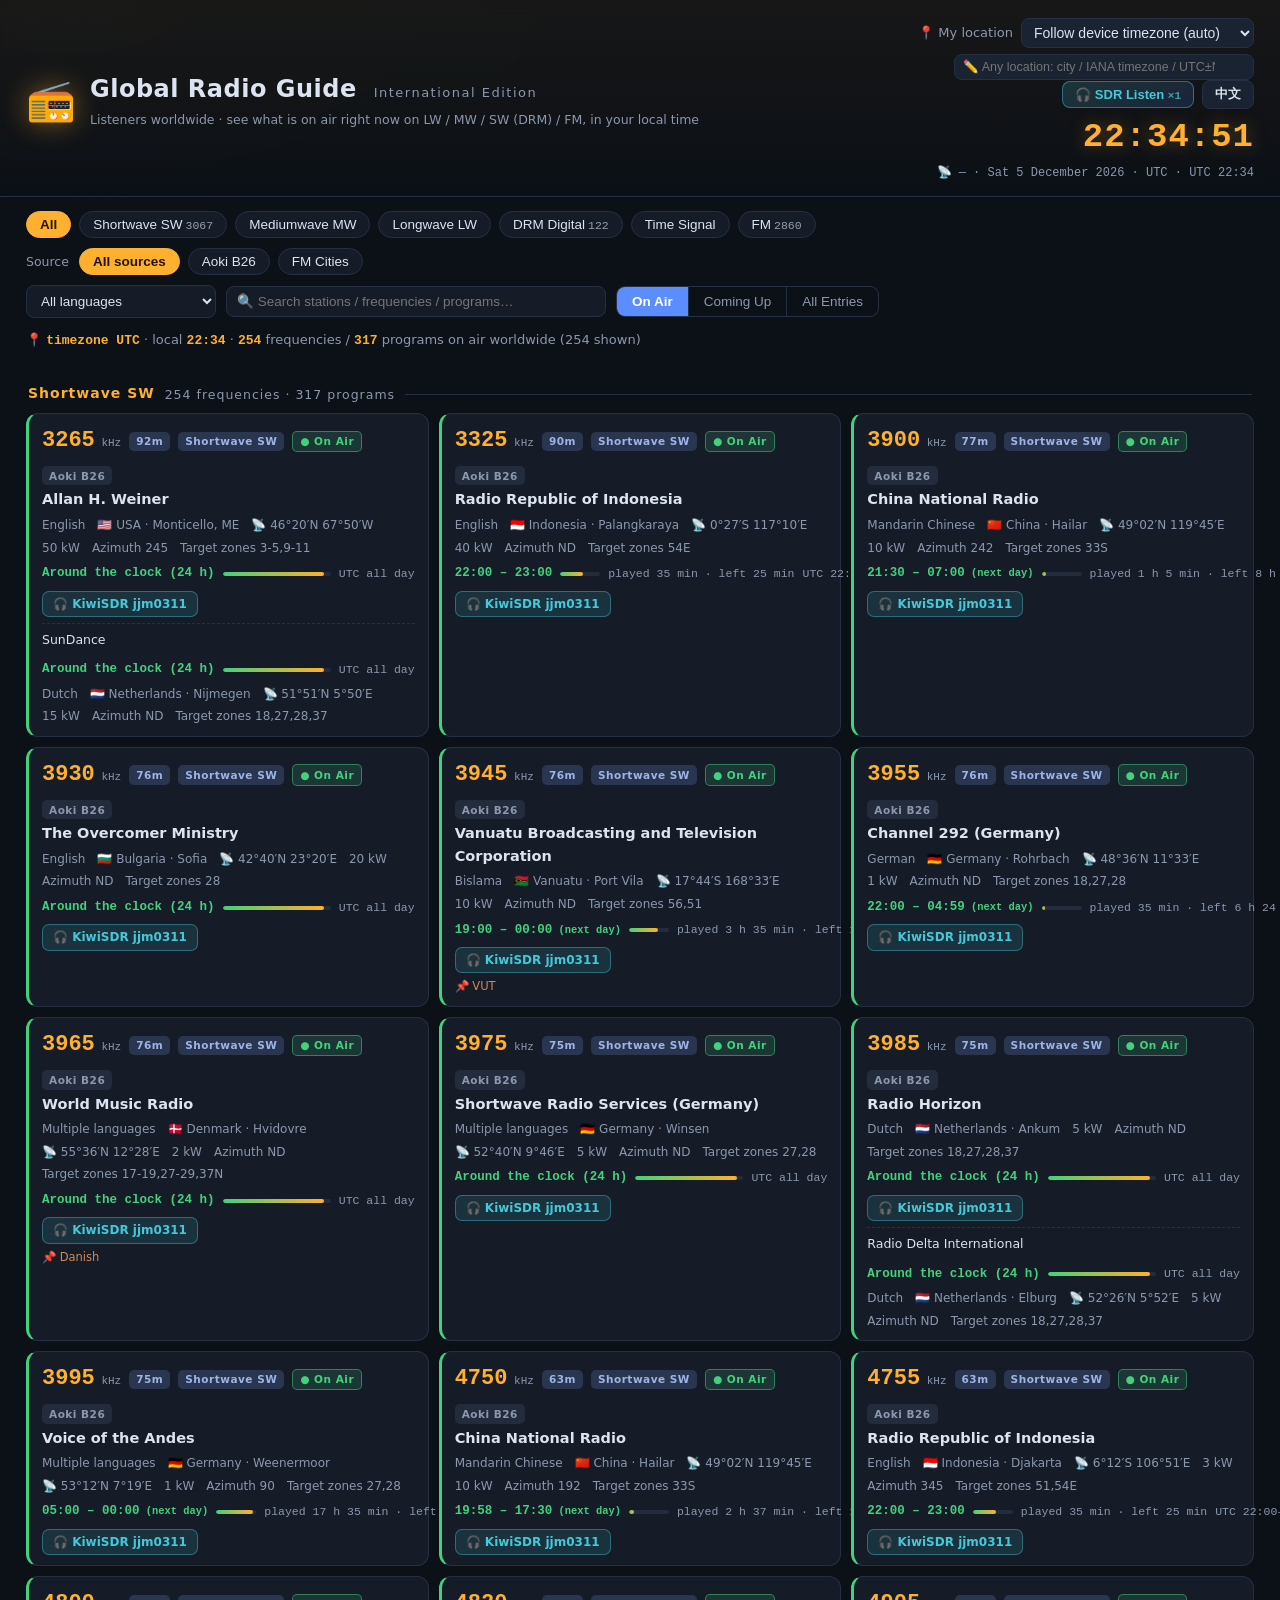
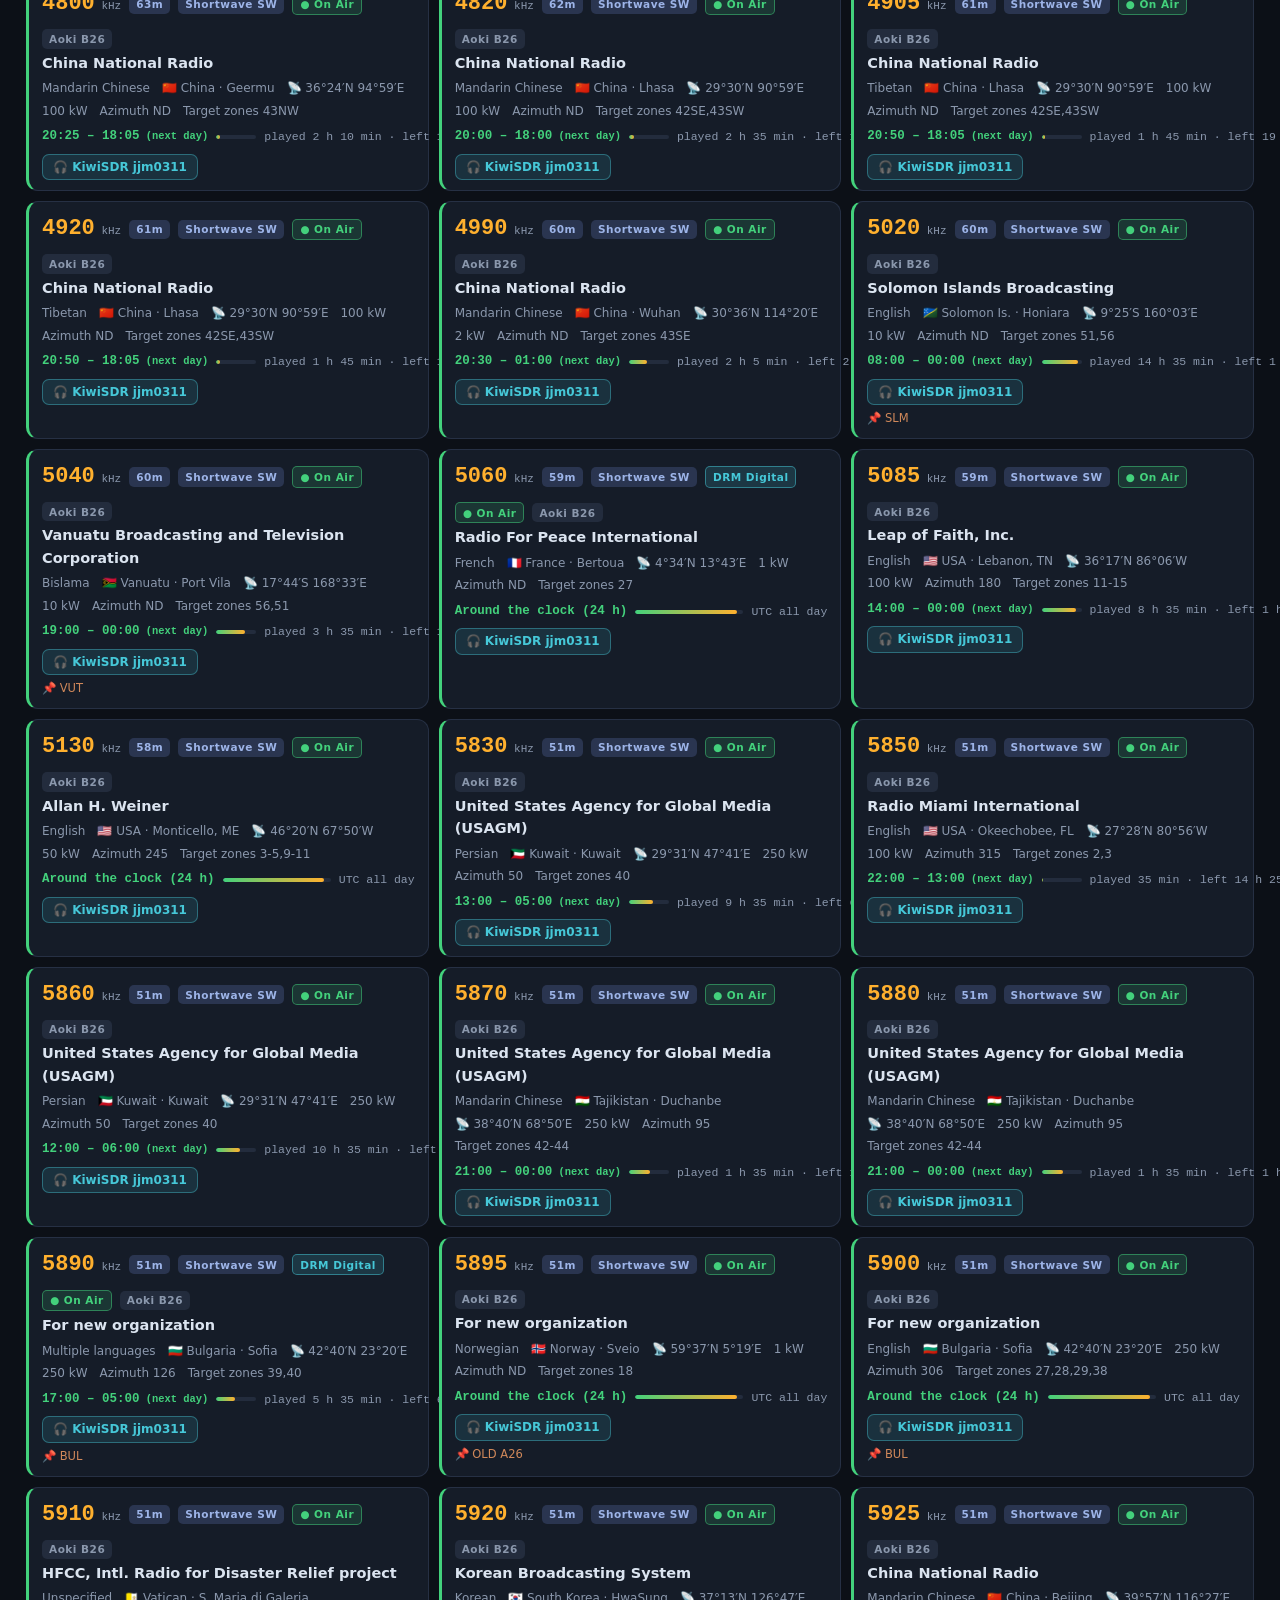
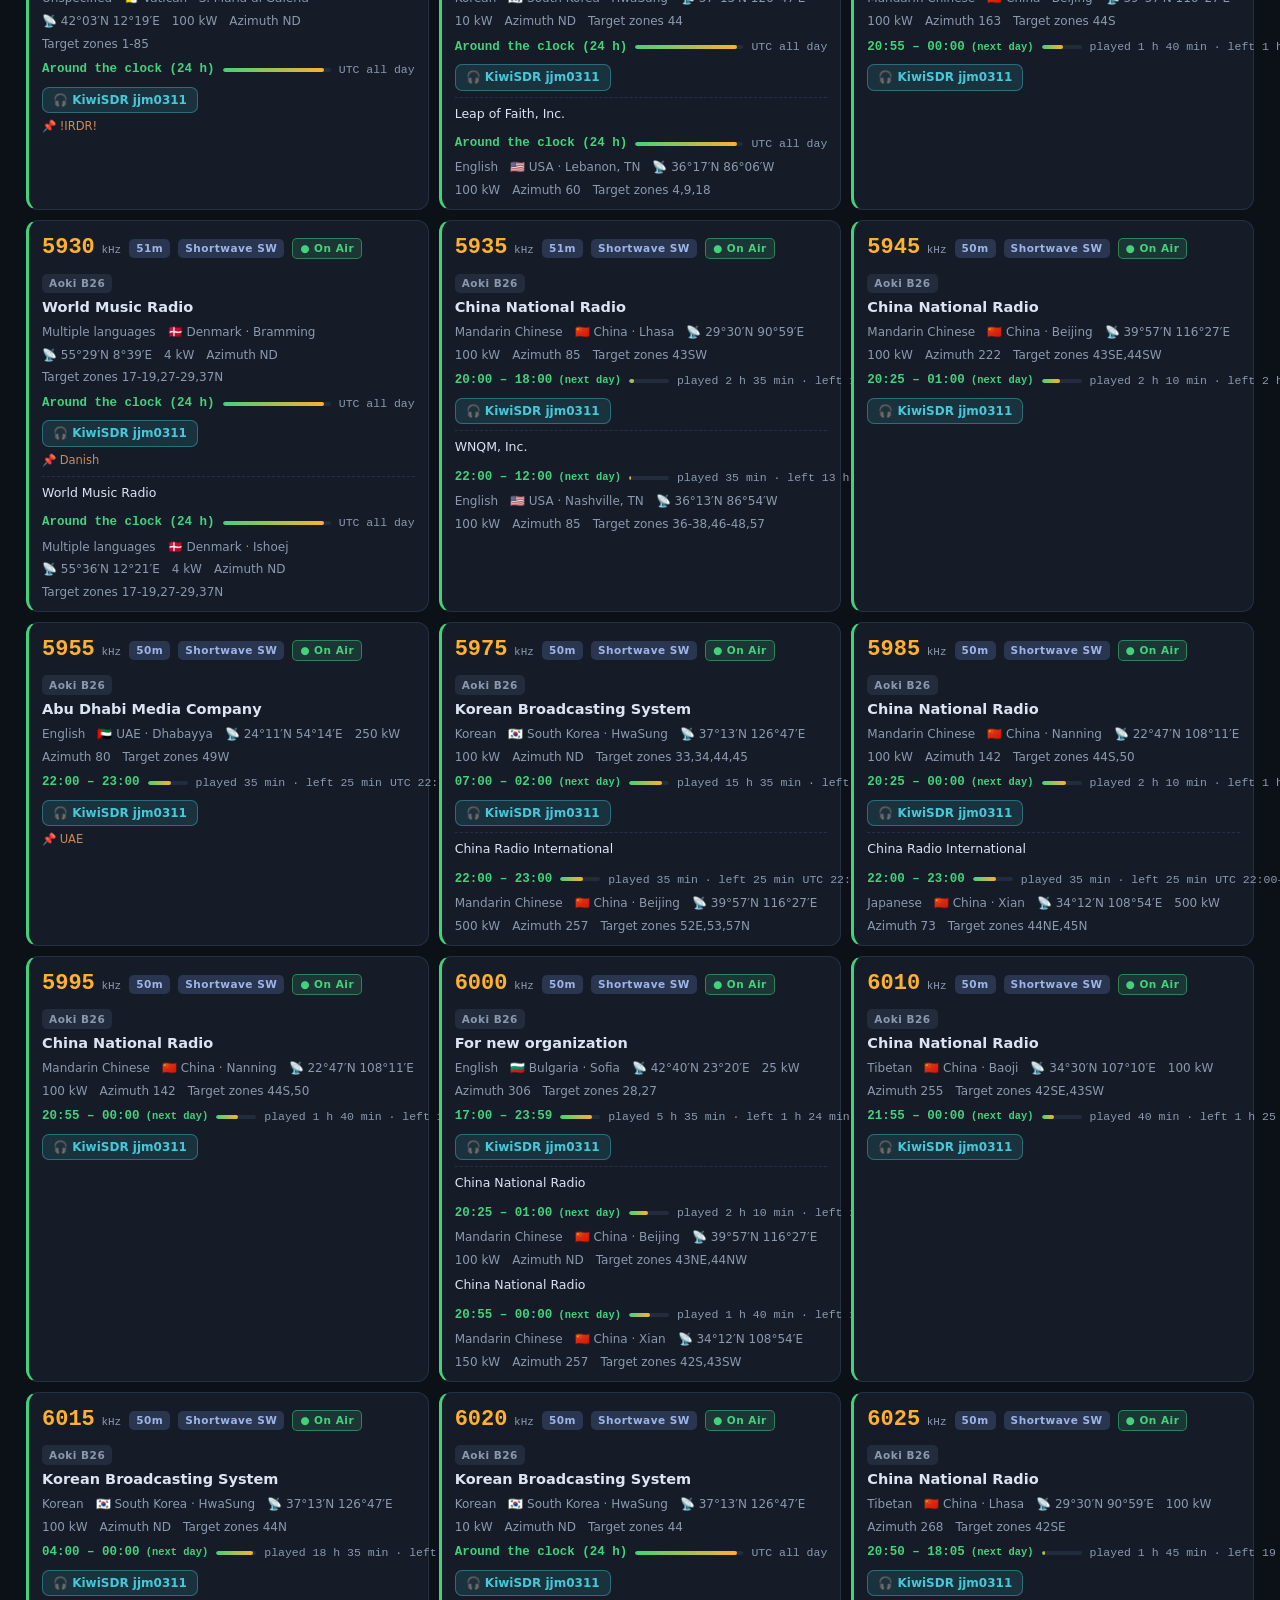
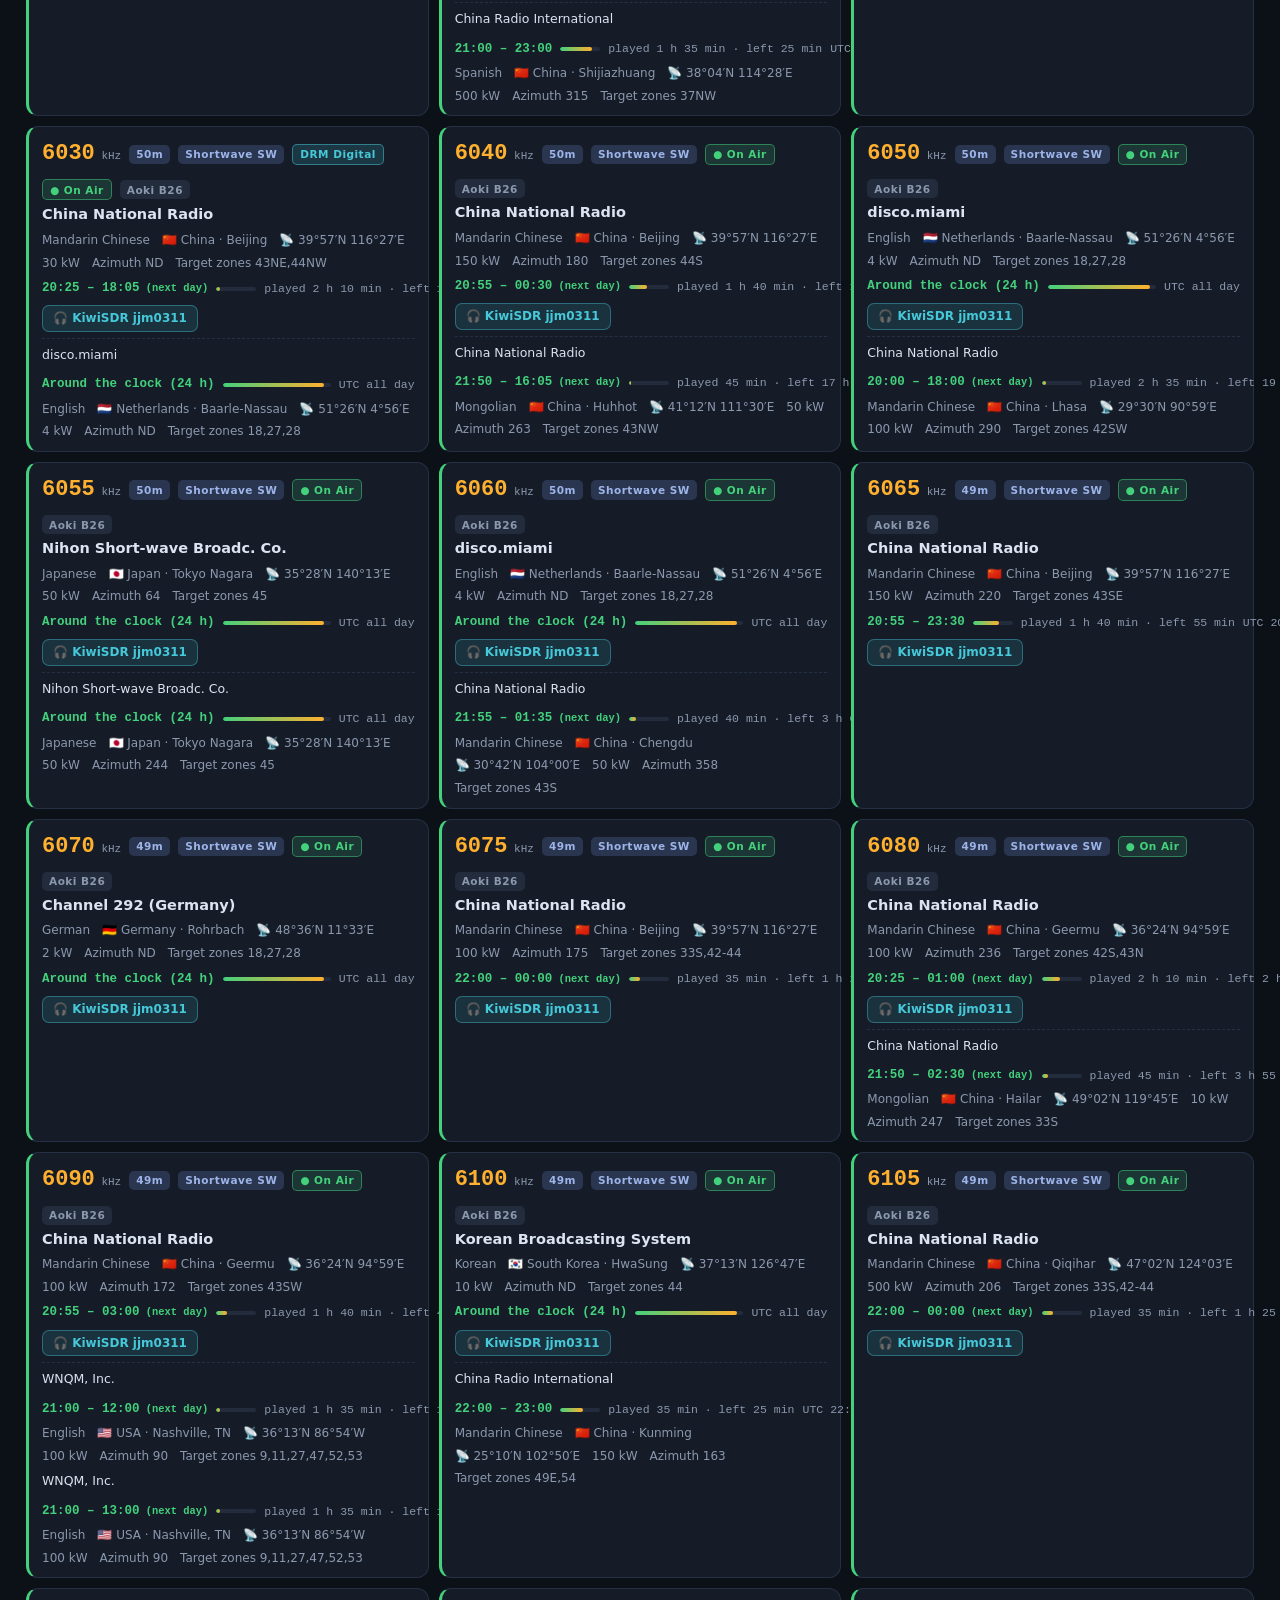
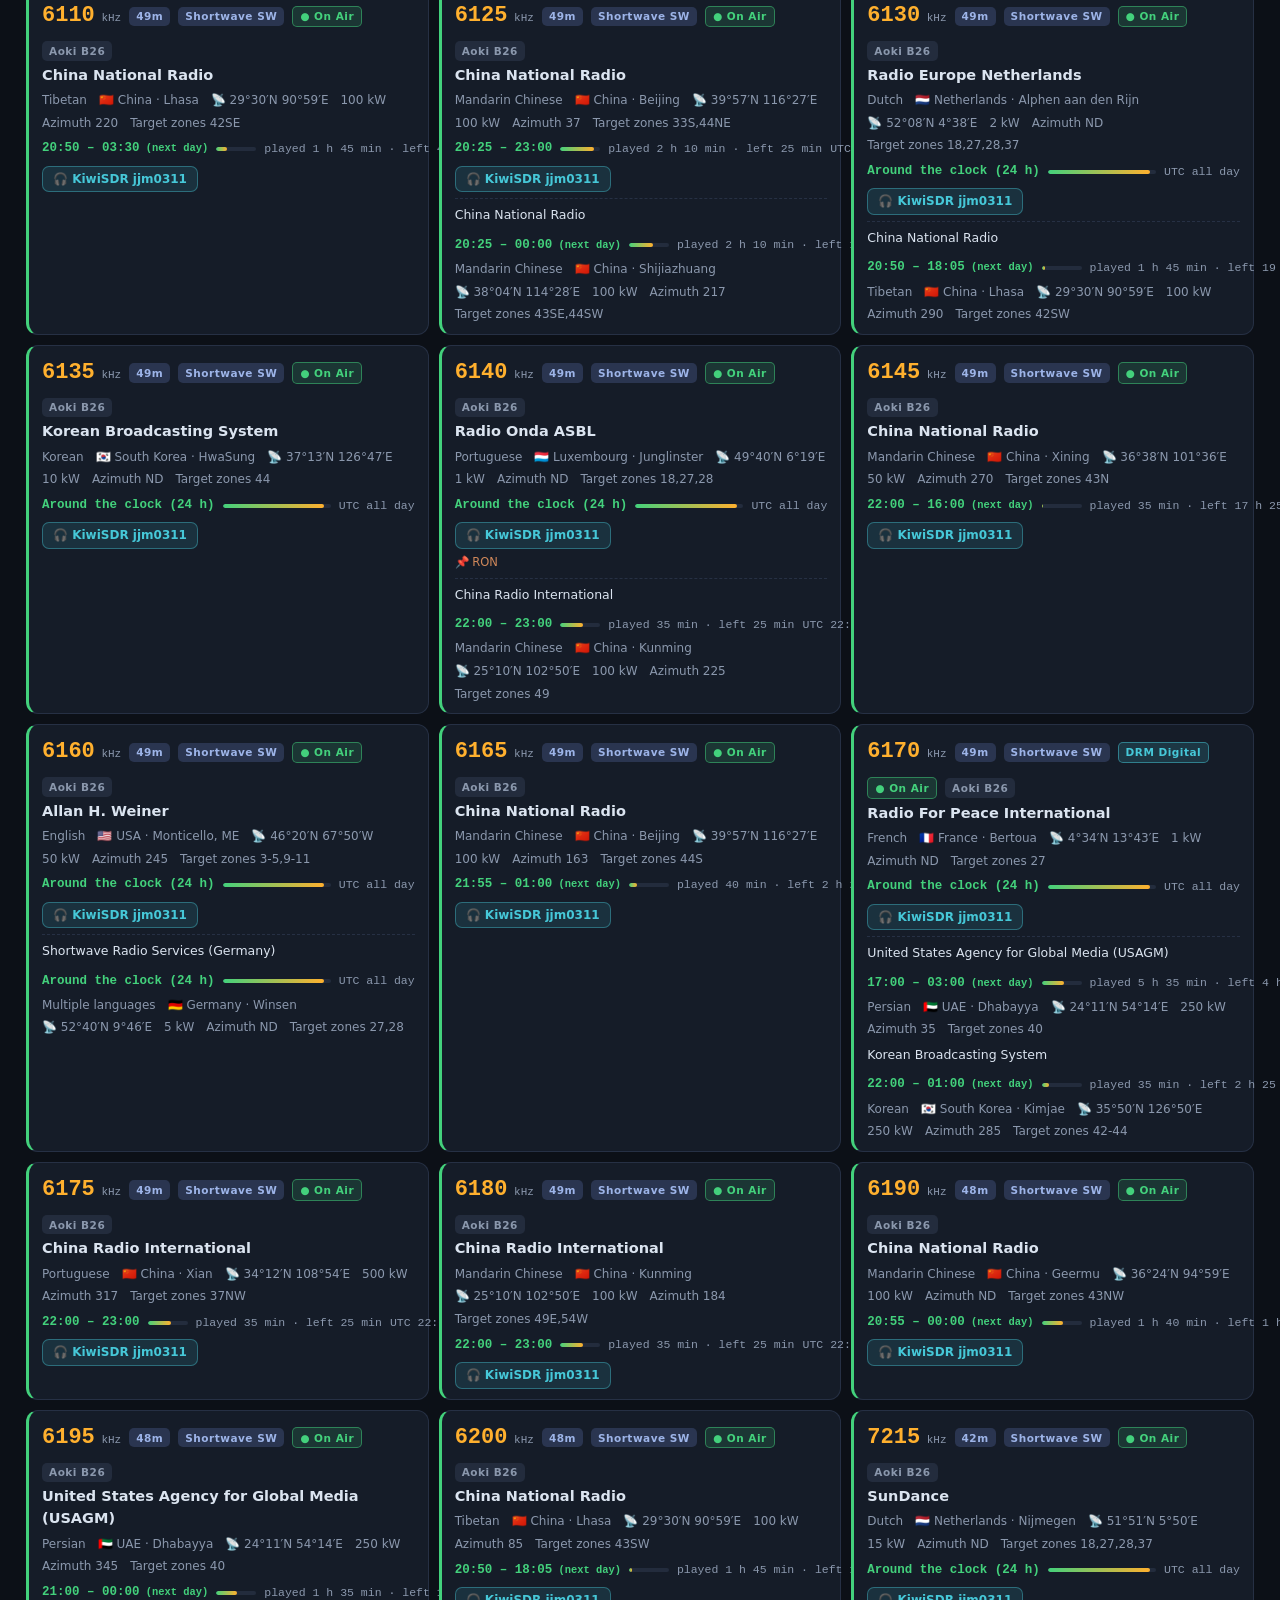
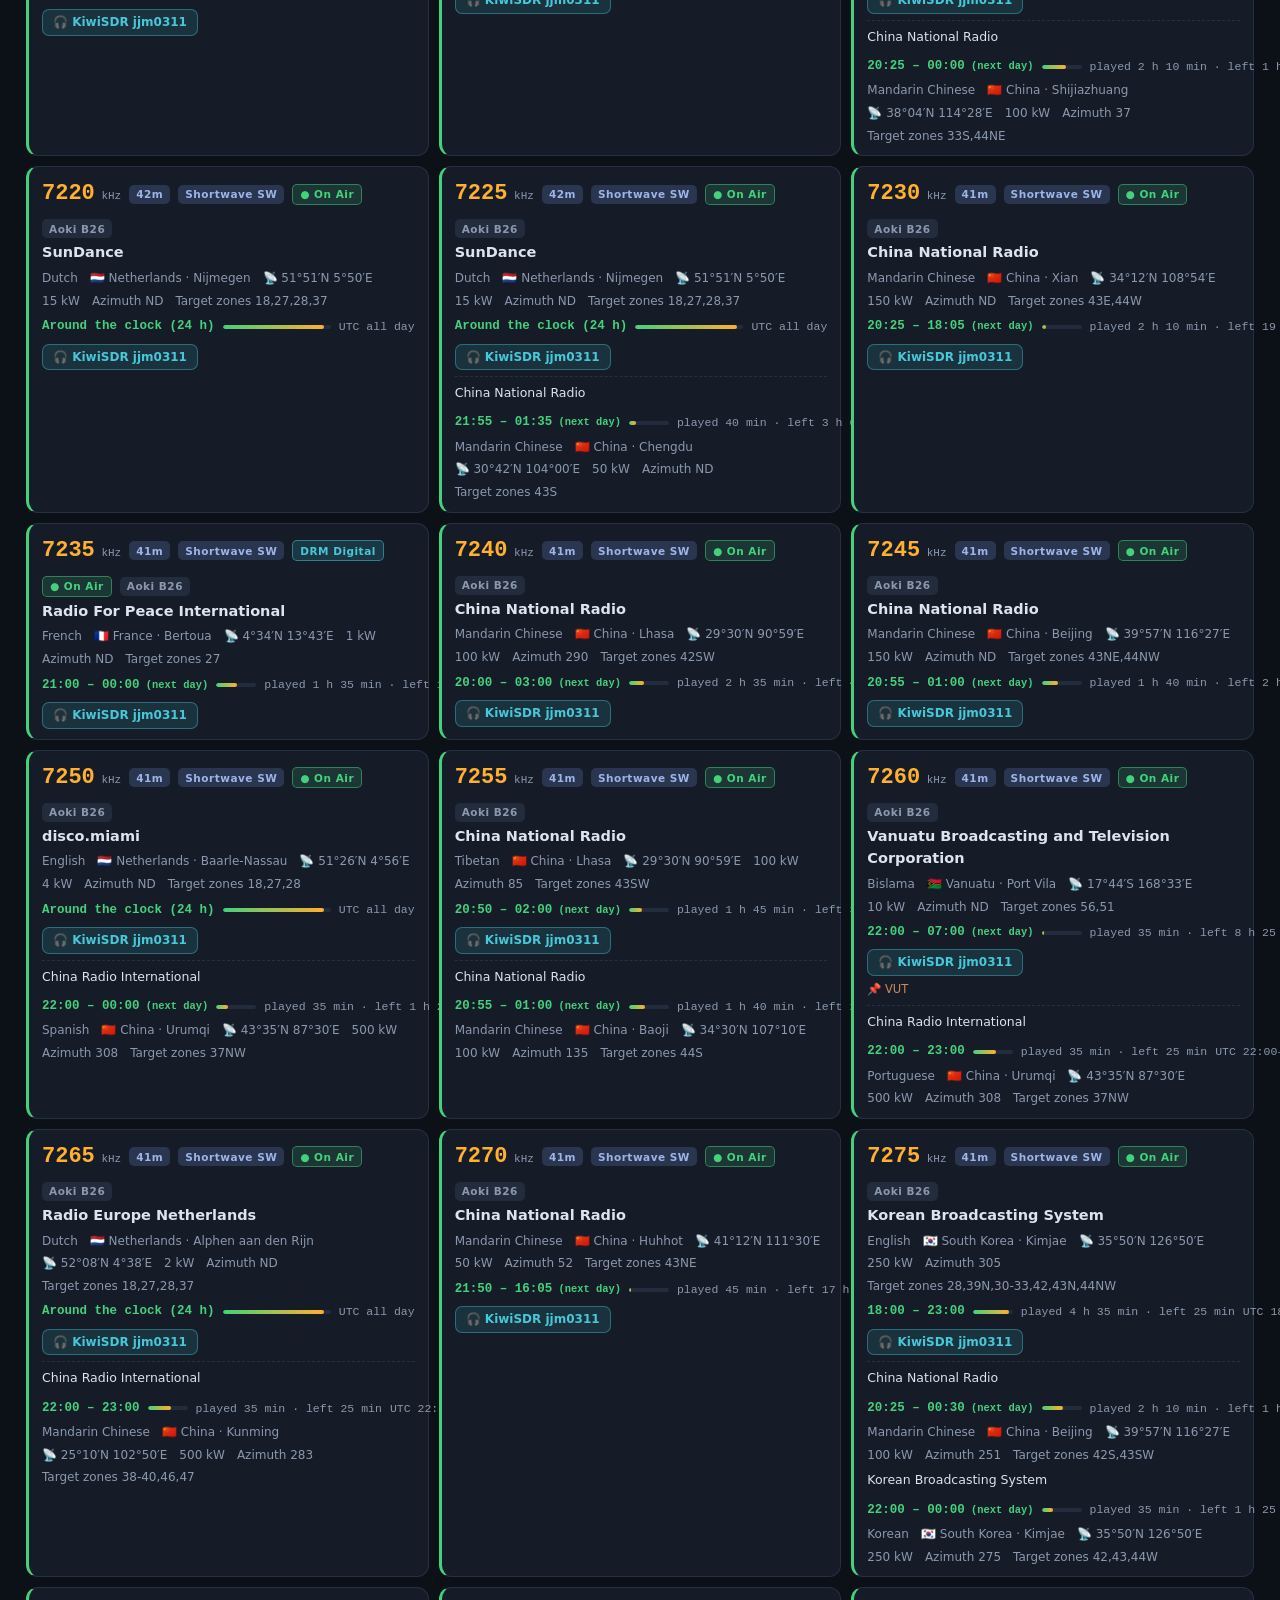
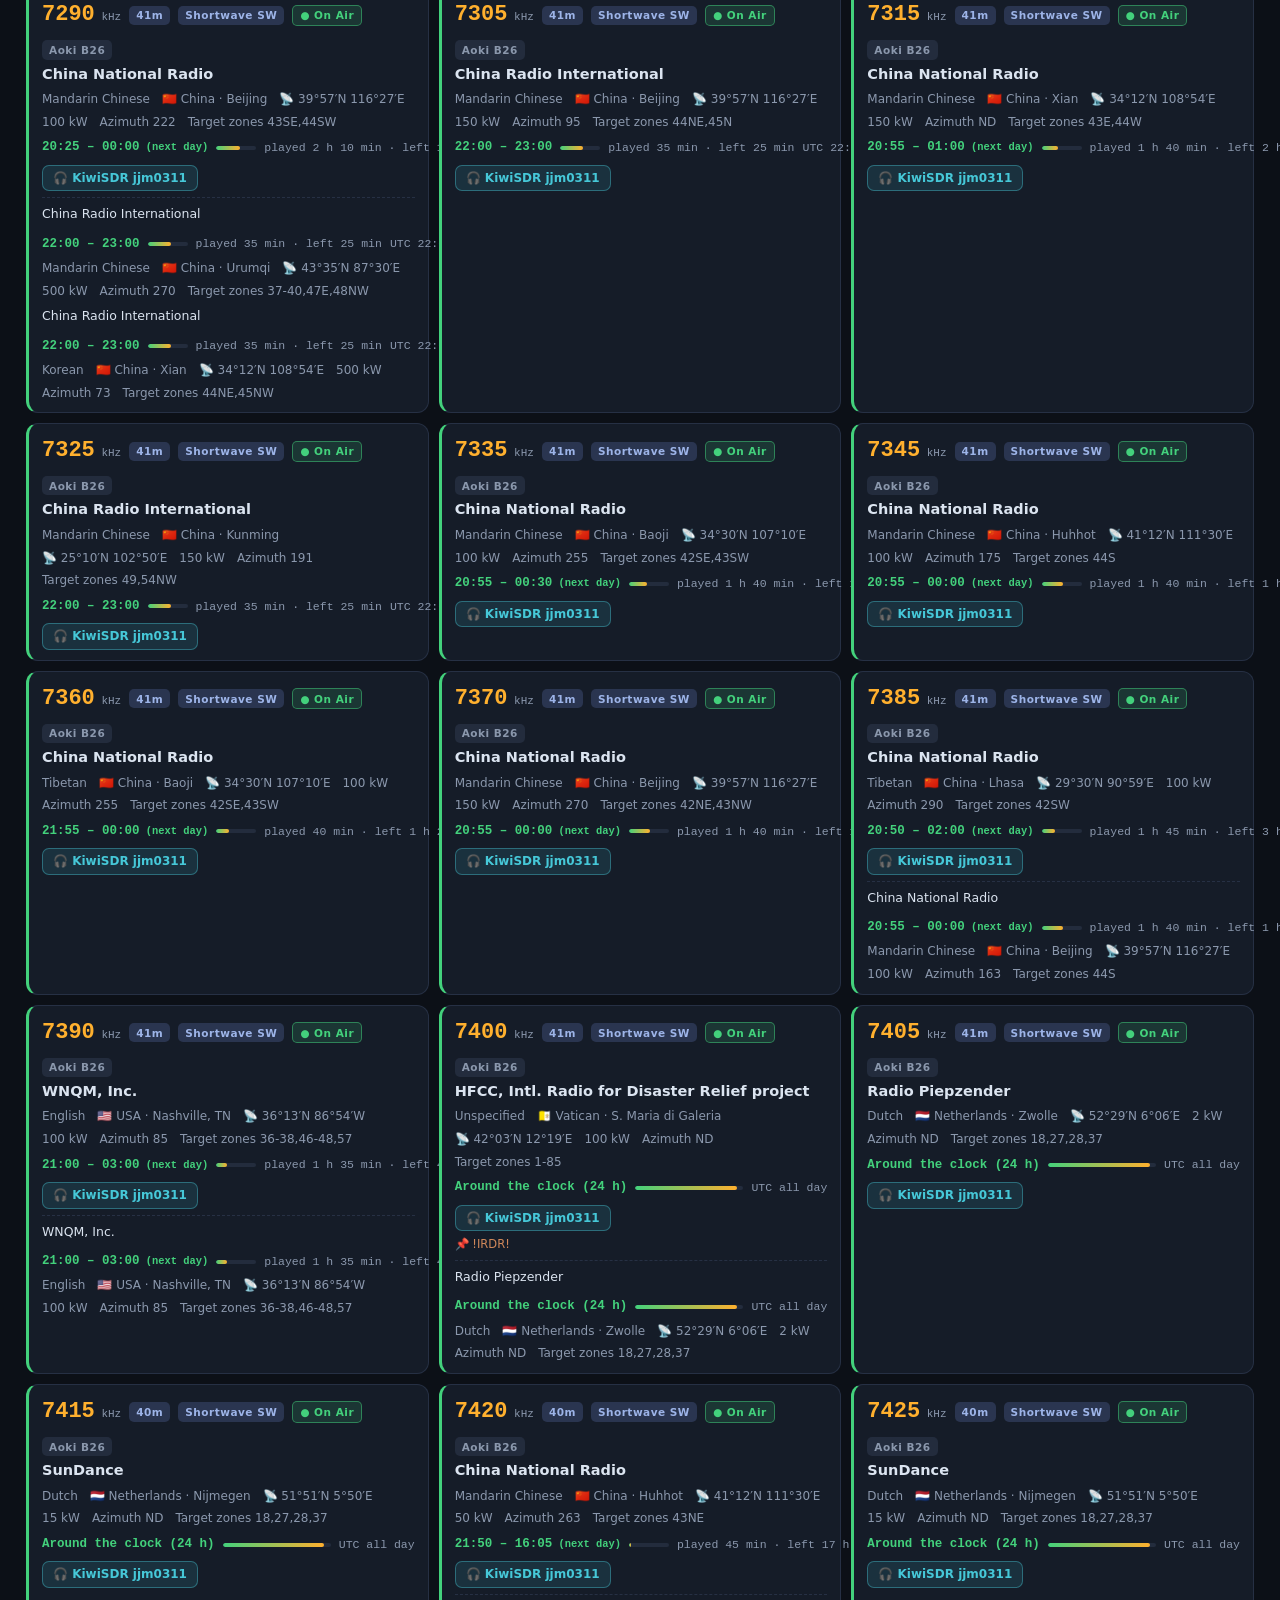
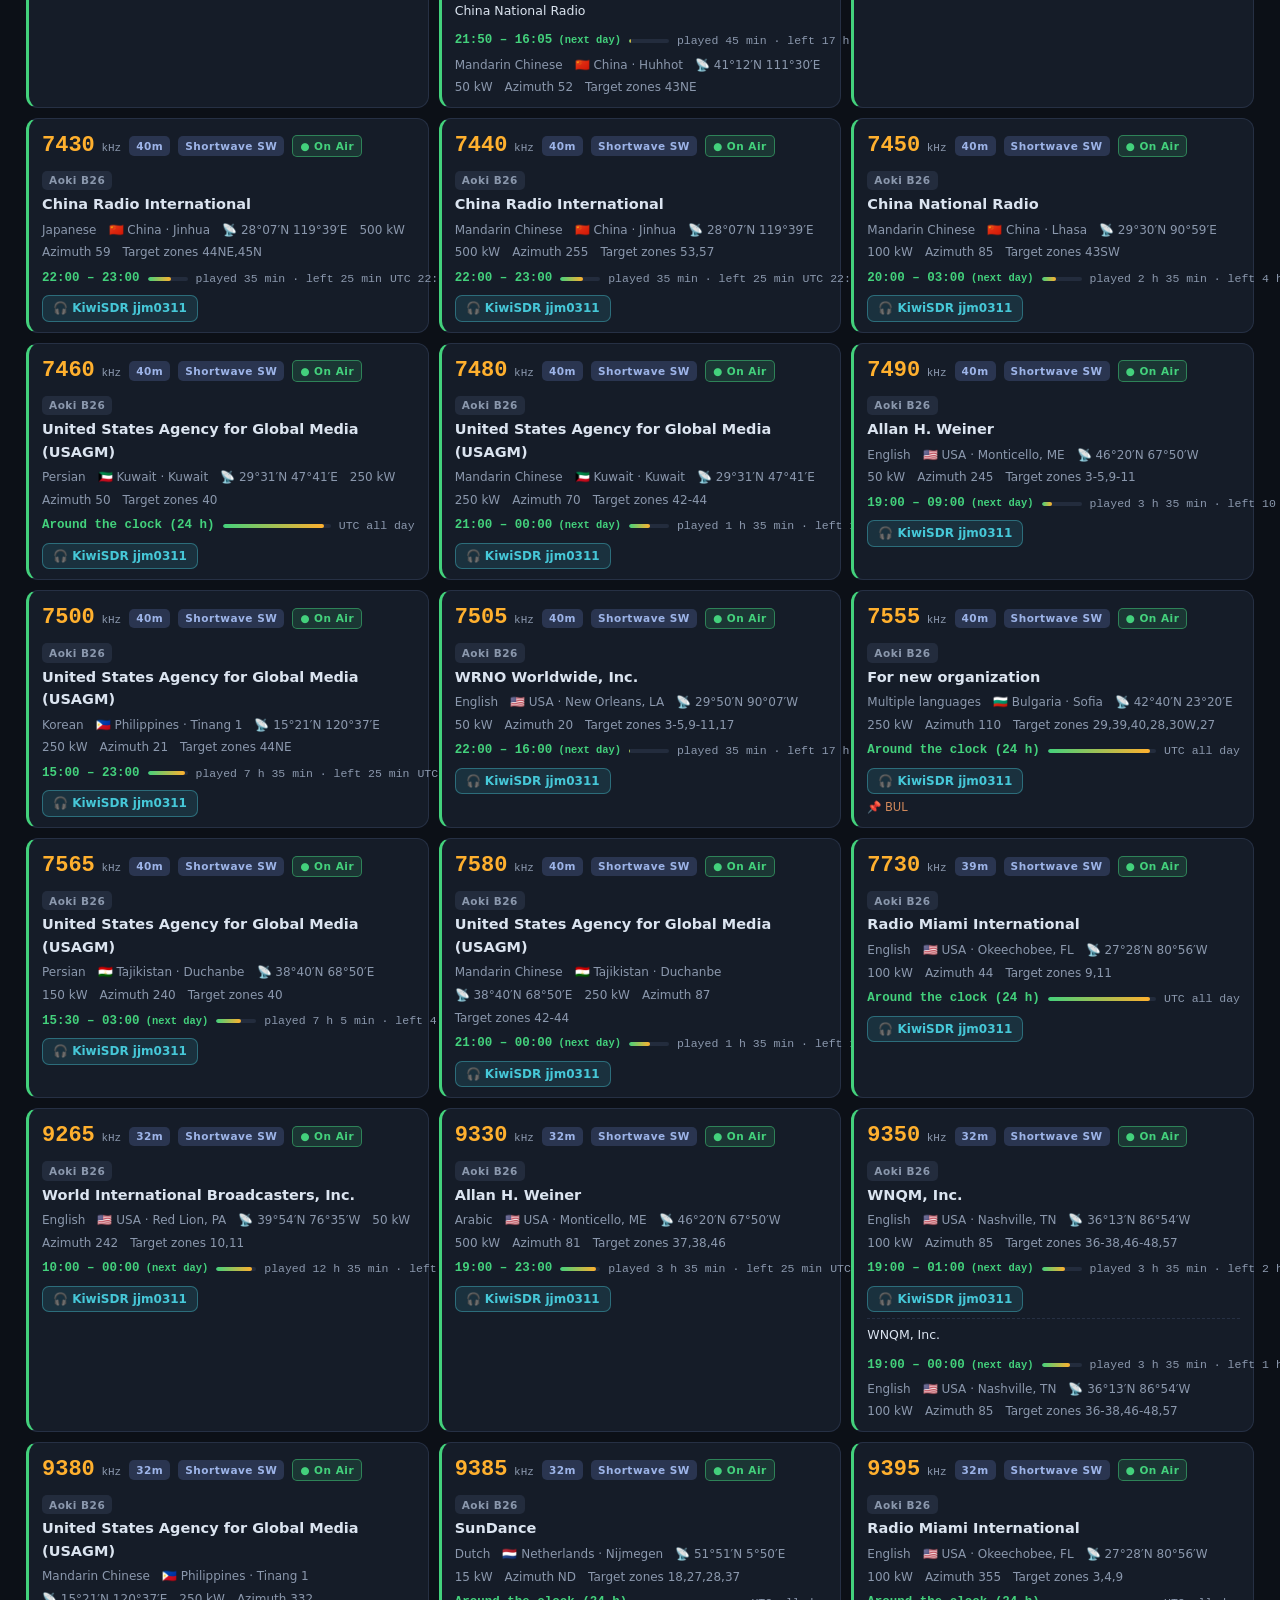
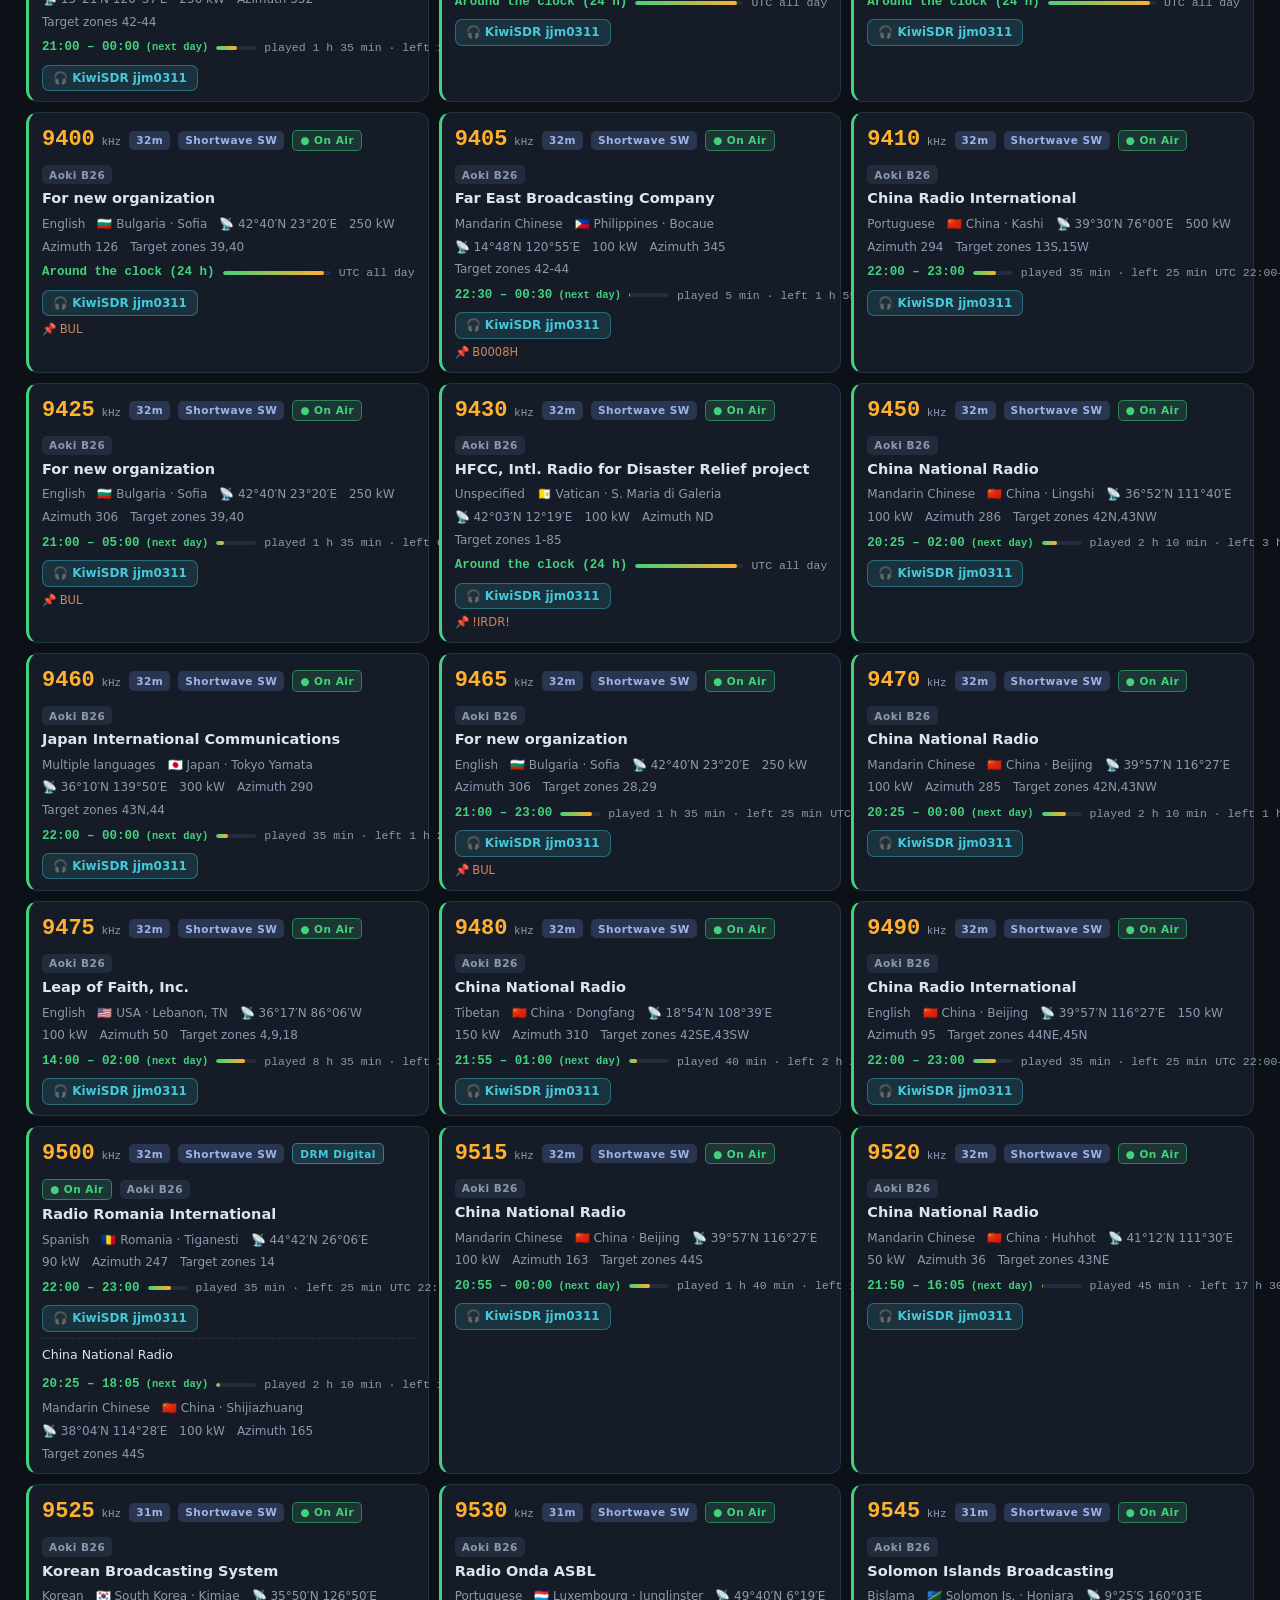
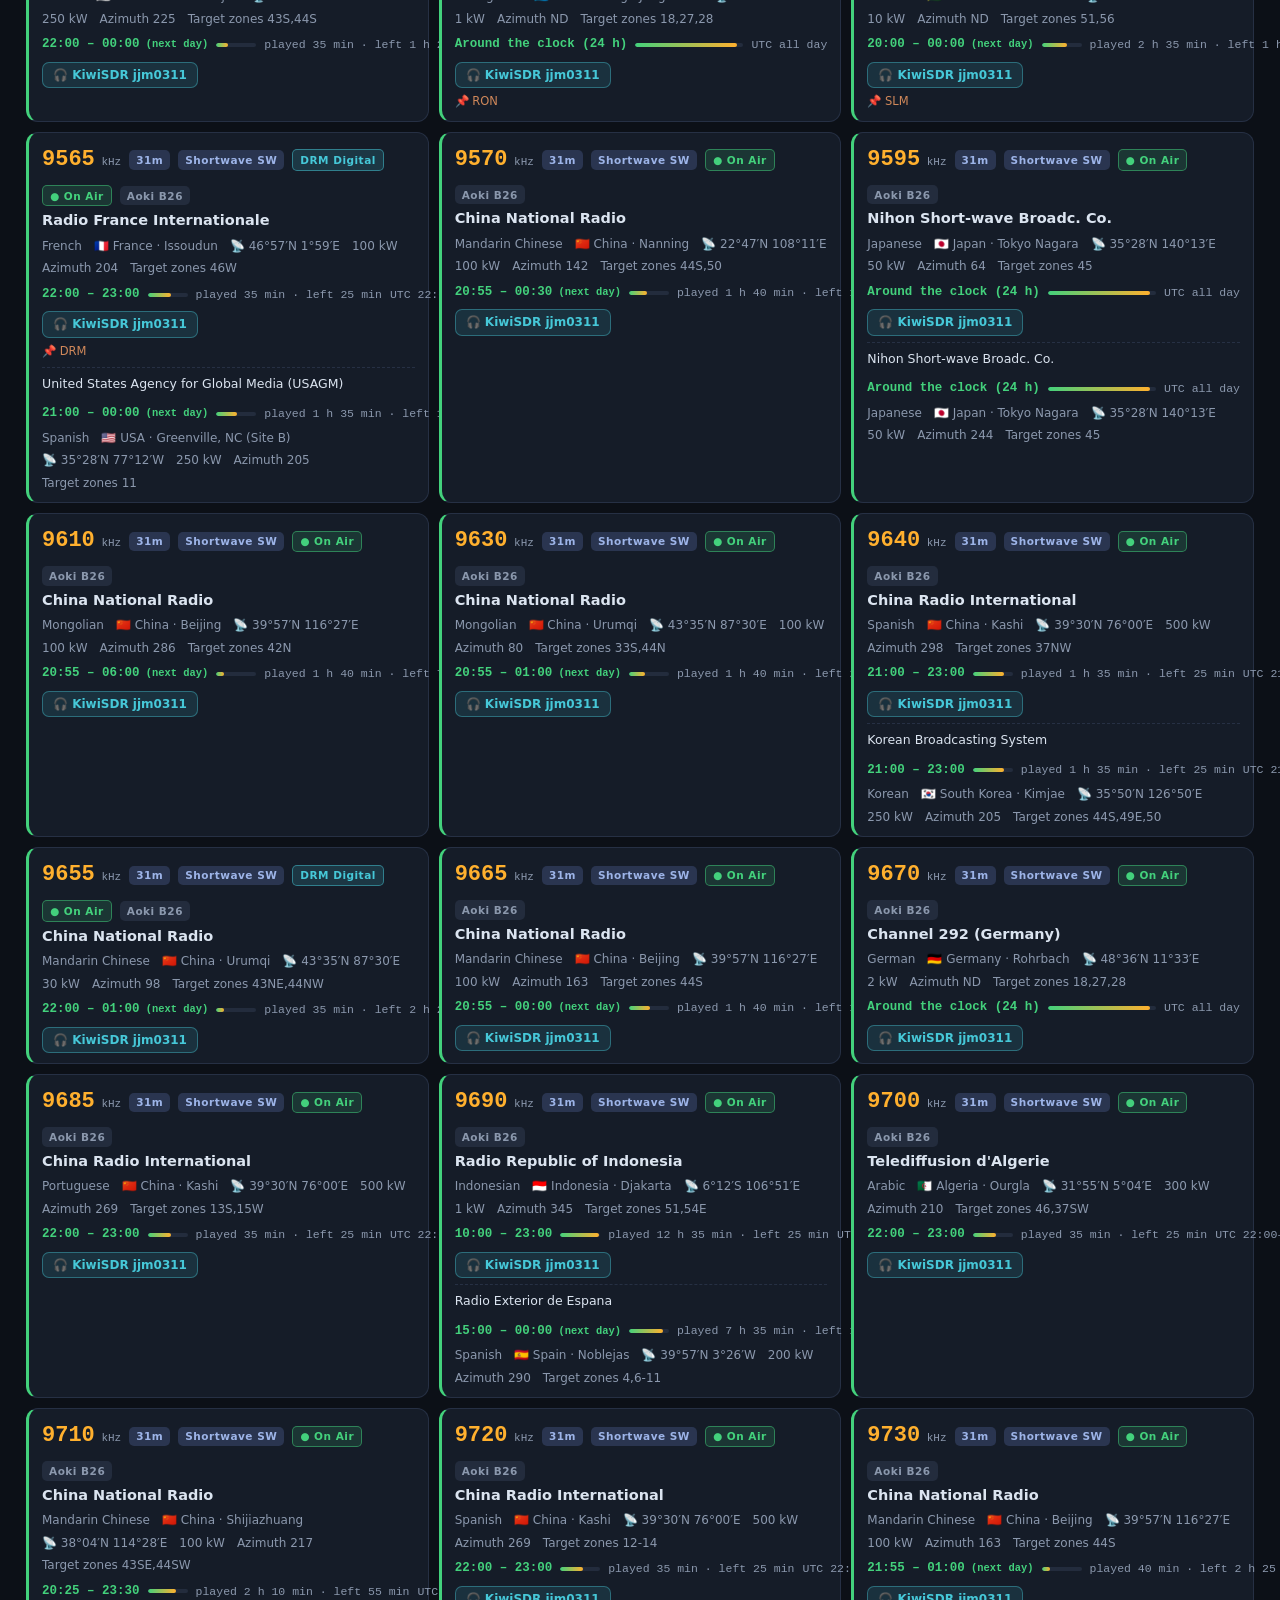
==== commit 90936c37: "Move SDR receiver list into a separate config file (js/sdrs.js) - window.RADIO_SDRS_CFG with rev cou" ====
--- a/index.html
+++ b/index.html
@@ -59,7 +59,10 @@
   <div class="modal-box">
     <div class="modal-head">
       <h2>🎧 SDR 收音机</h2>
-      <button id="sdrClose" title="关闭">×</button>
+      <div style="display:flex;gap:8px;align-items:center">
+        <button id="sdrReset" class="sdrreset" title="放弃本地修改，重新采用配置文件列表">↺ 恢复默认</button>
+        <button id="sdrClose" title="关闭">×</button>
+      </div>
     </div>
     <p class="hint" id="sdrHint"></p>
     <div id="sdrList"></div>
@@ -86,6 +89,7 @@
   <p id="foot3"></p>
 </footer>
 
+<script src="js/sdrs.js"></script>
 <script src="data/data.js"></script>
 <script src="js/cities.js"></script>
 <script src="js/app.js"></script>
--- a/css/style.css
+++ b/css/style.css
@@ -198,6 +198,9 @@
 .modal-head h2 { margin: 0; font-size: 18px; color: var(--cyan); }
 #sdrClose { background: var(--card2); color: var(--tx2); border: 1px solid var(--line);
   border-radius: 8px; width: 30px; height: 30px; font-size: 17px; cursor: pointer; }
+.sdrreset { background: var(--card2); color: var(--tx2); border: 1px solid var(--line);
+  border-radius: 8px; padding: 5px 10px; font-size: 12px; cursor: pointer; white-space: nowrap; }
+.sdrreset:hover { color: var(--cyan); border-color: var(--cyan); }
 #sdrClose:hover { color: var(--red); border-color: var(--red); }
 .hint { color: var(--tx2); font-size: 12.5px; line-height: 1.7; }
 .hint code { background: var(--card2); padding: 1px 5px; border-radius: 4px; font-size: 11.5px; }
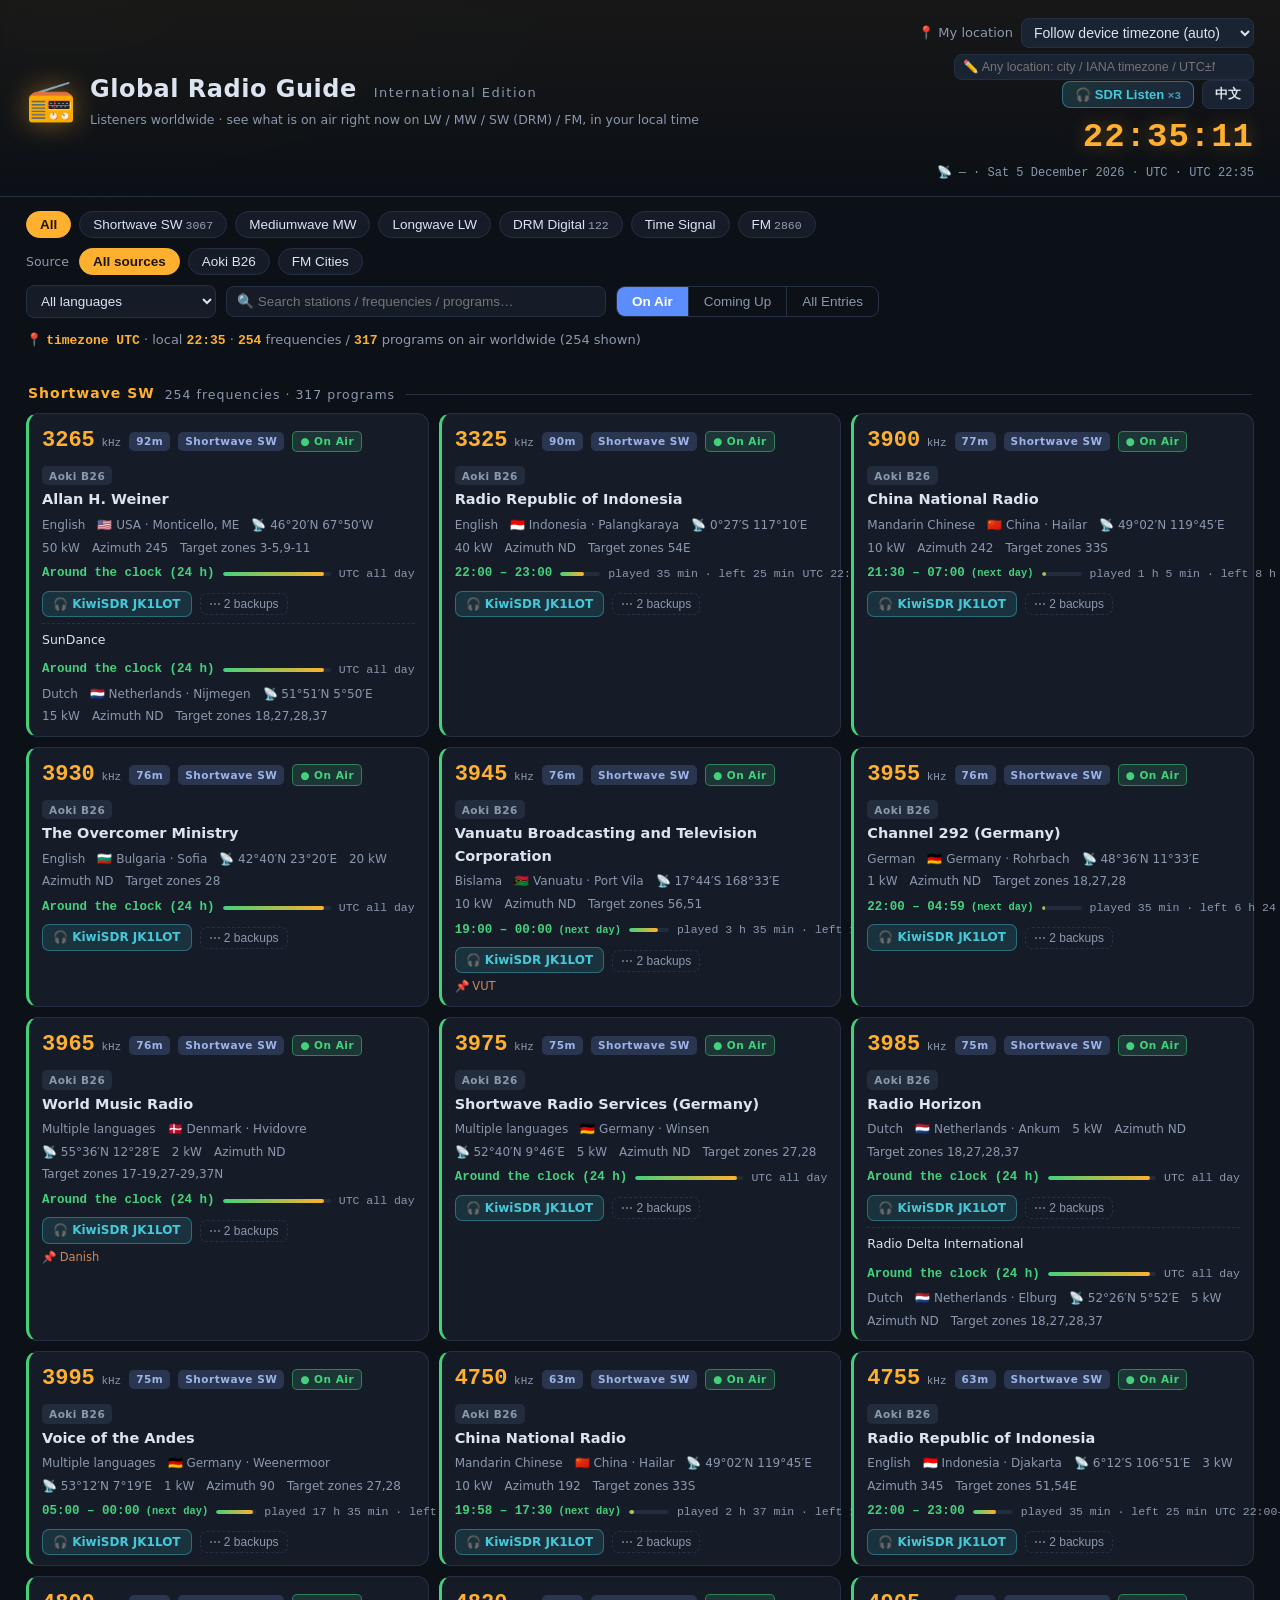
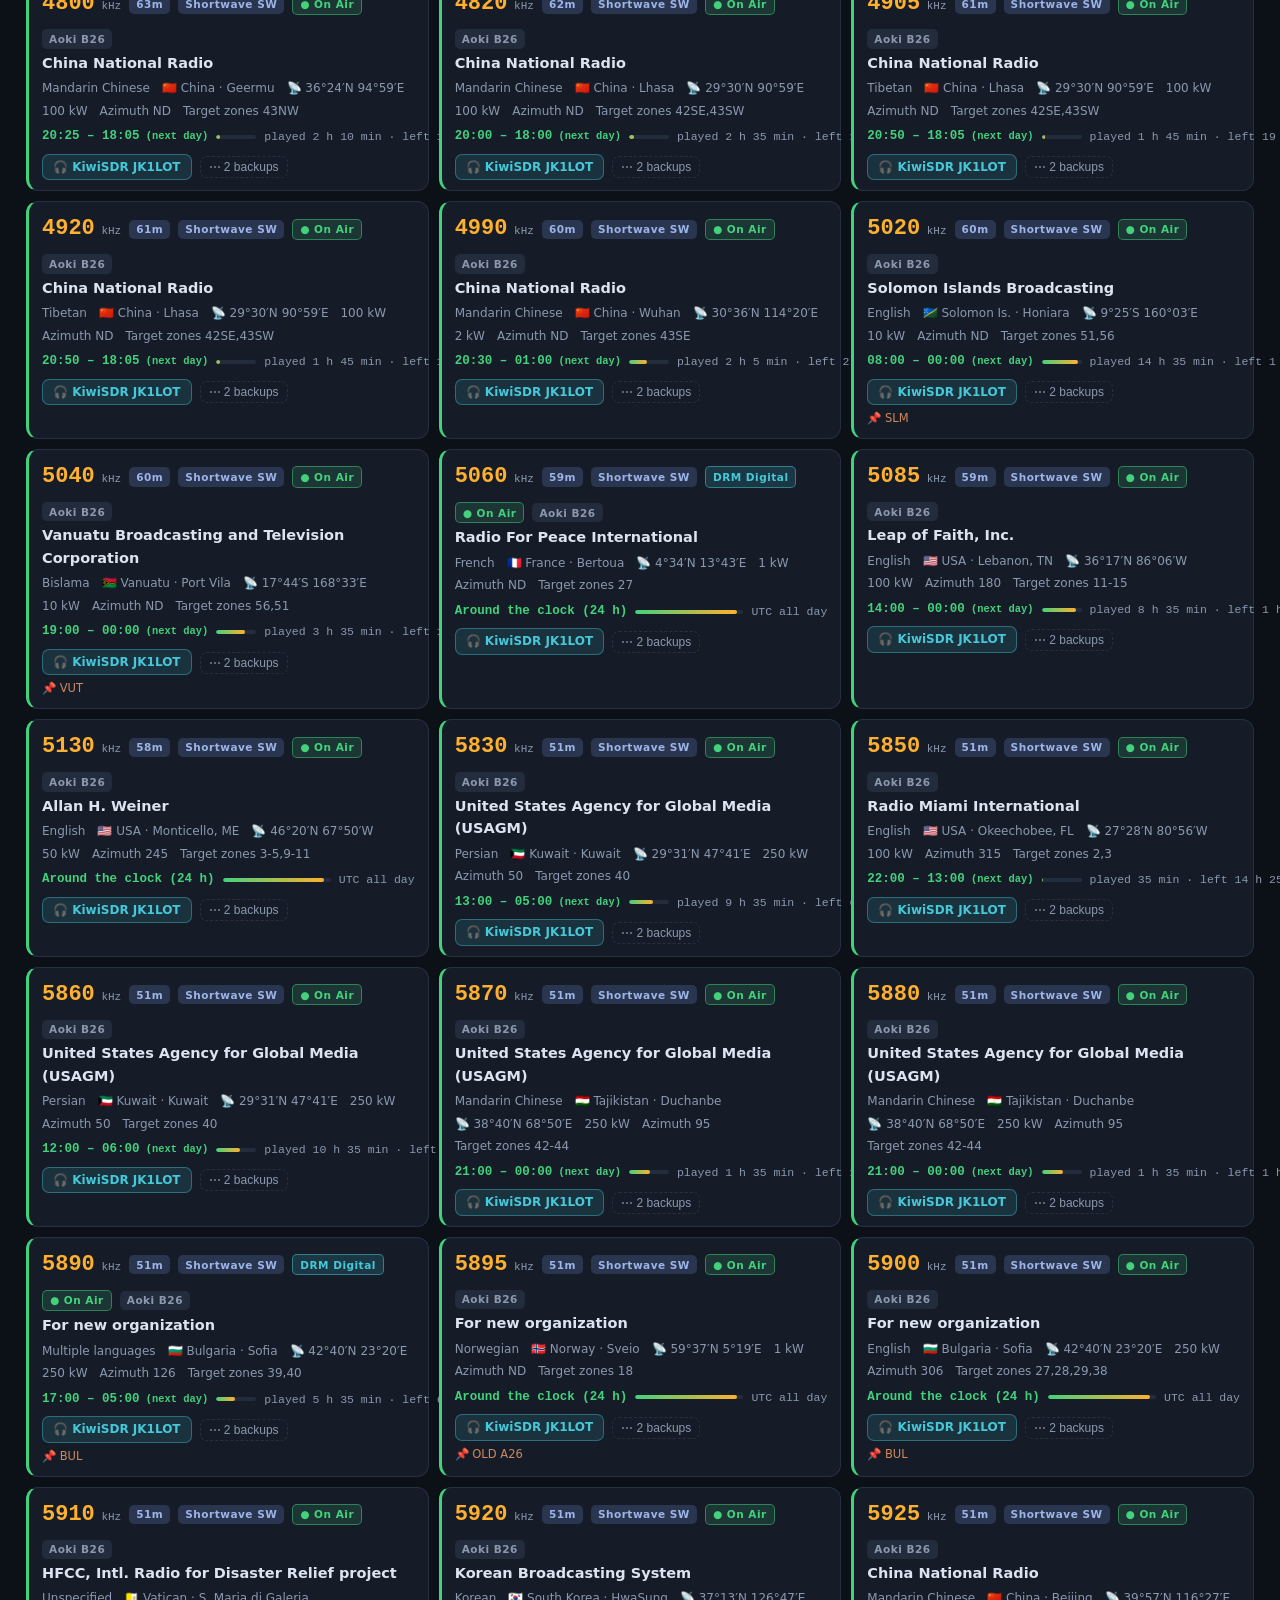
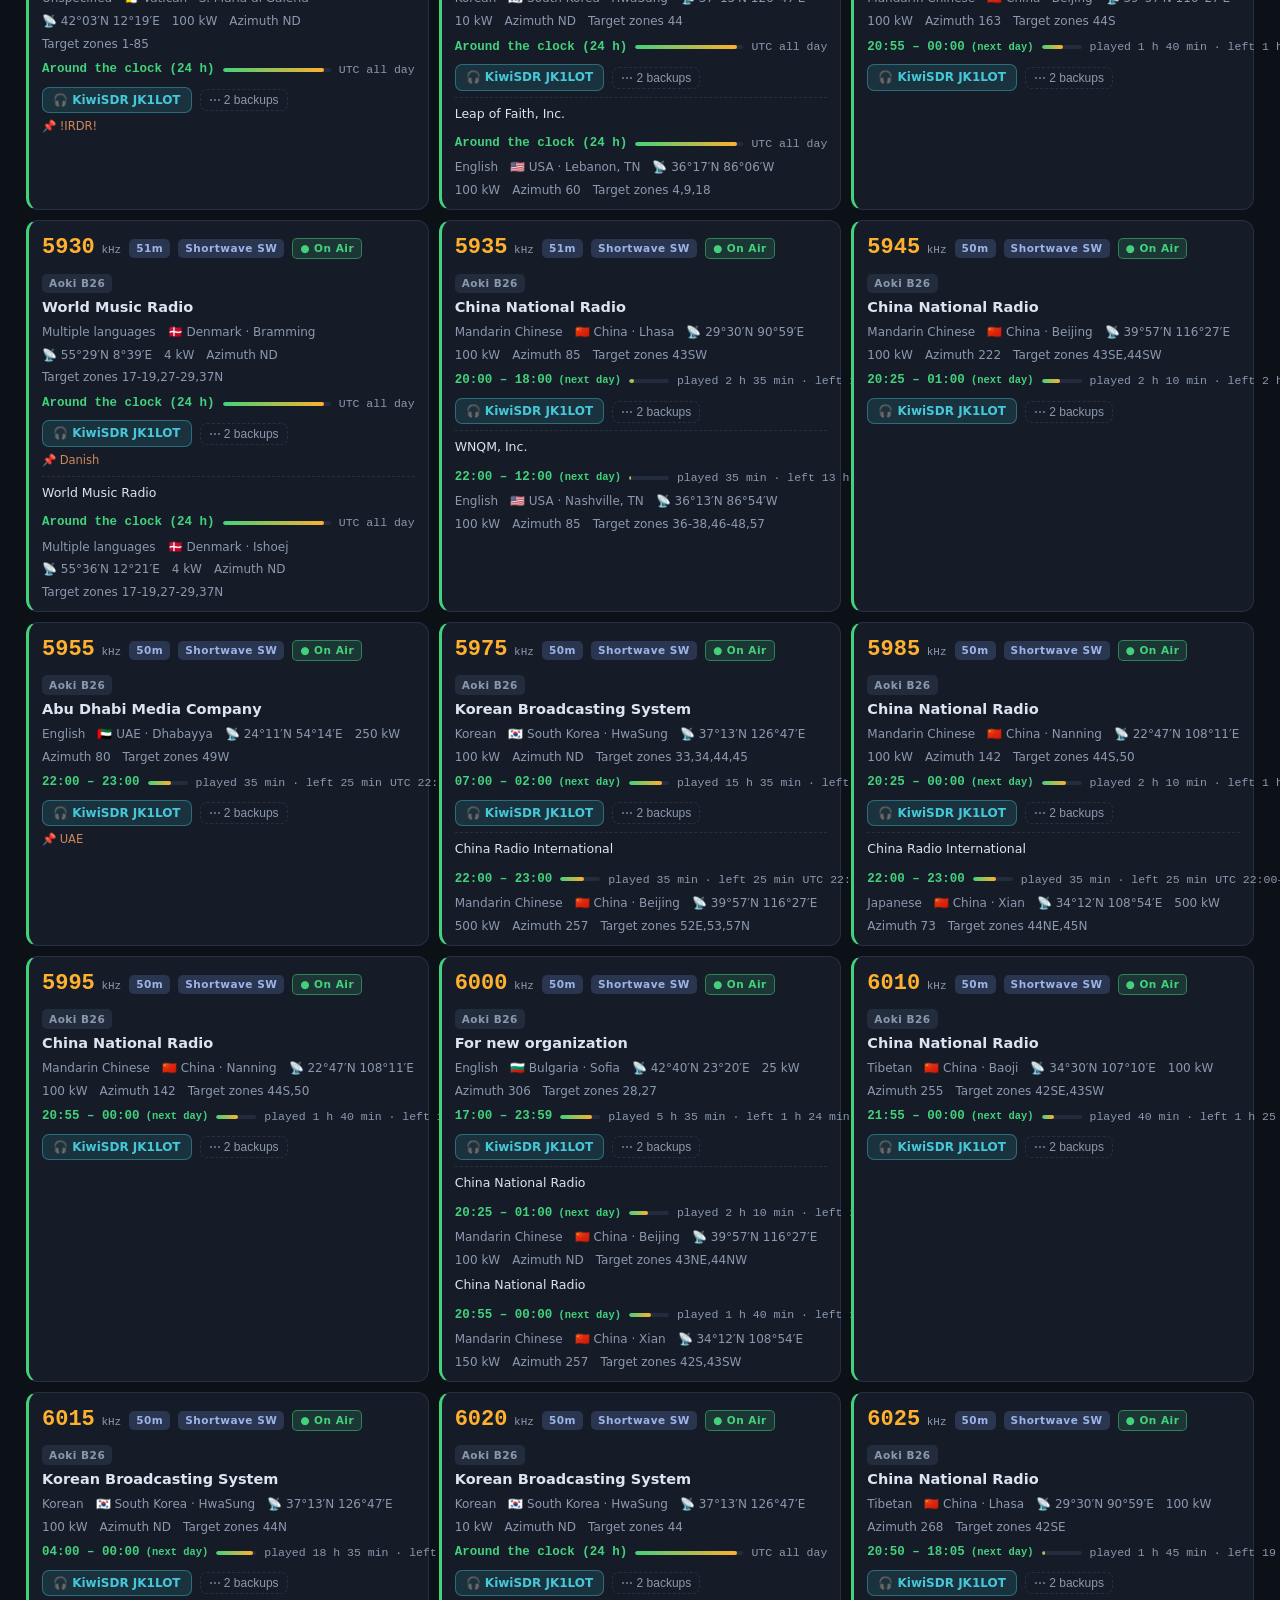
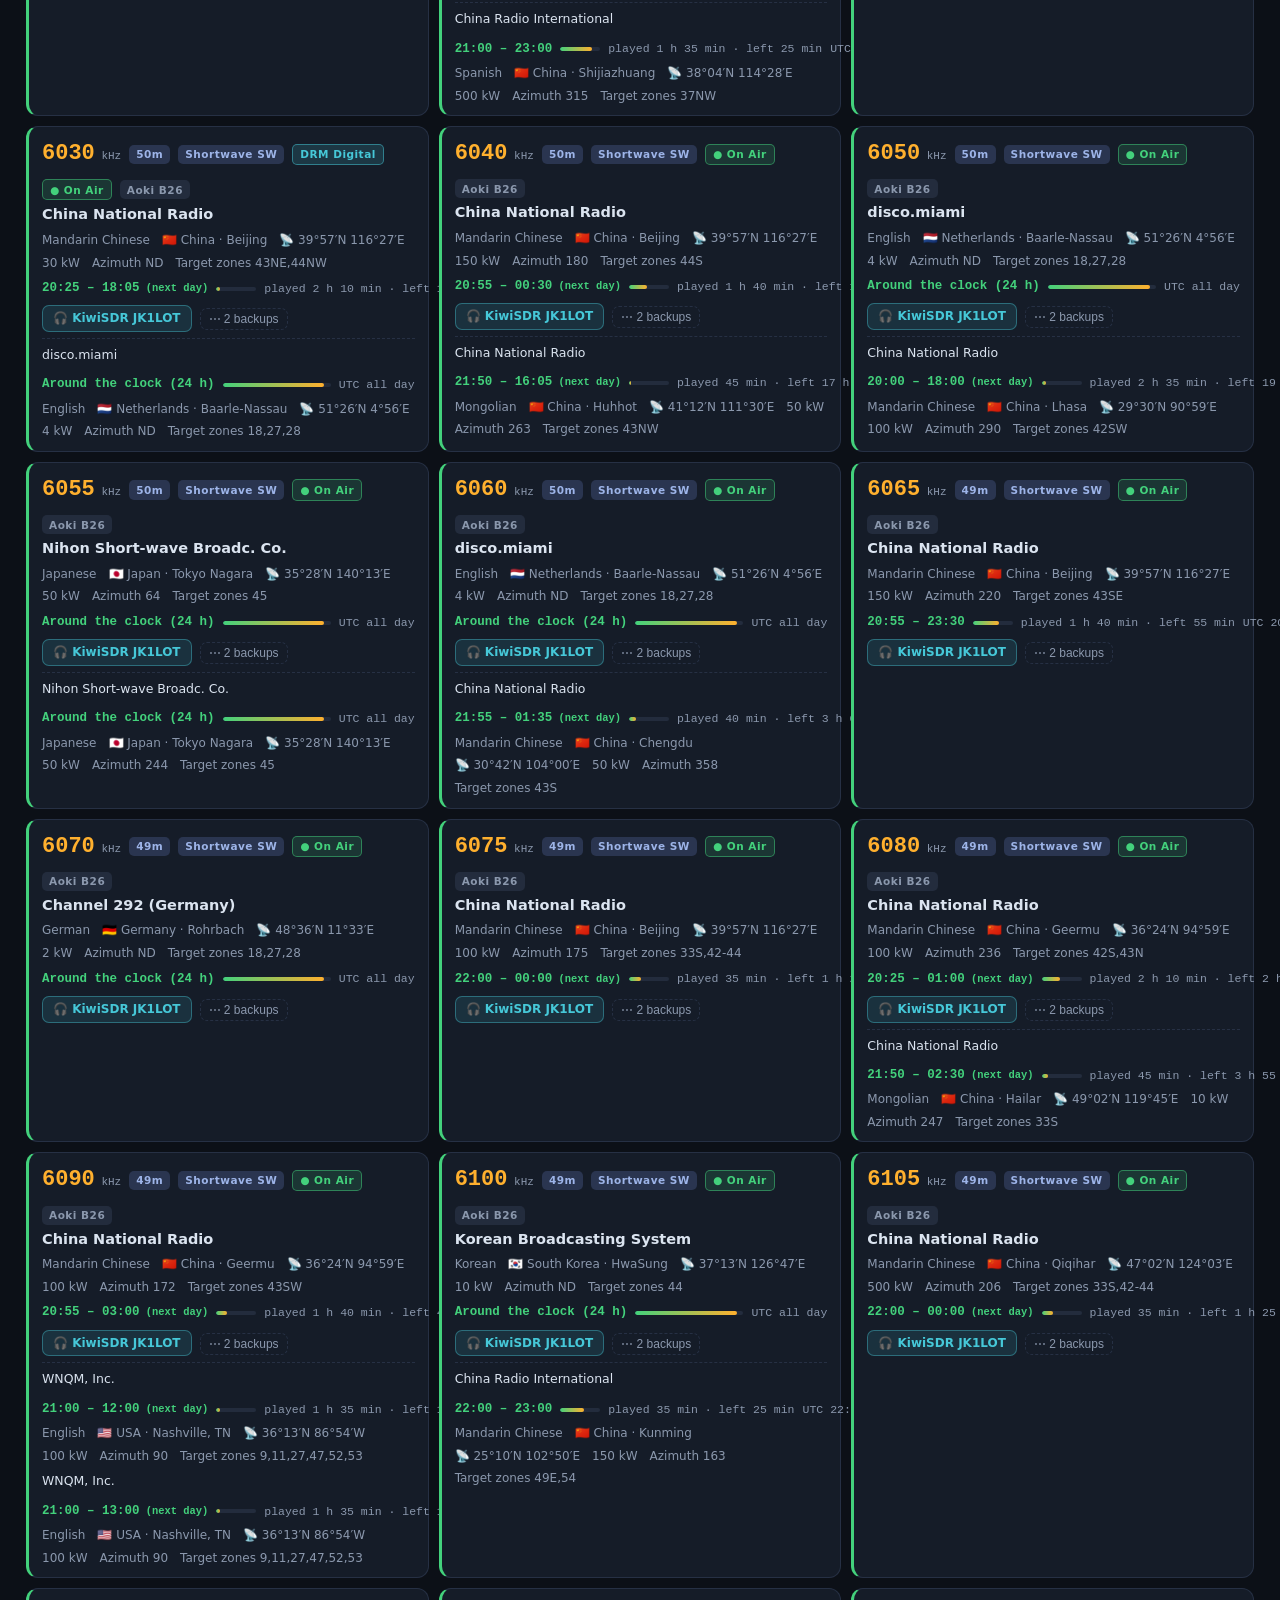
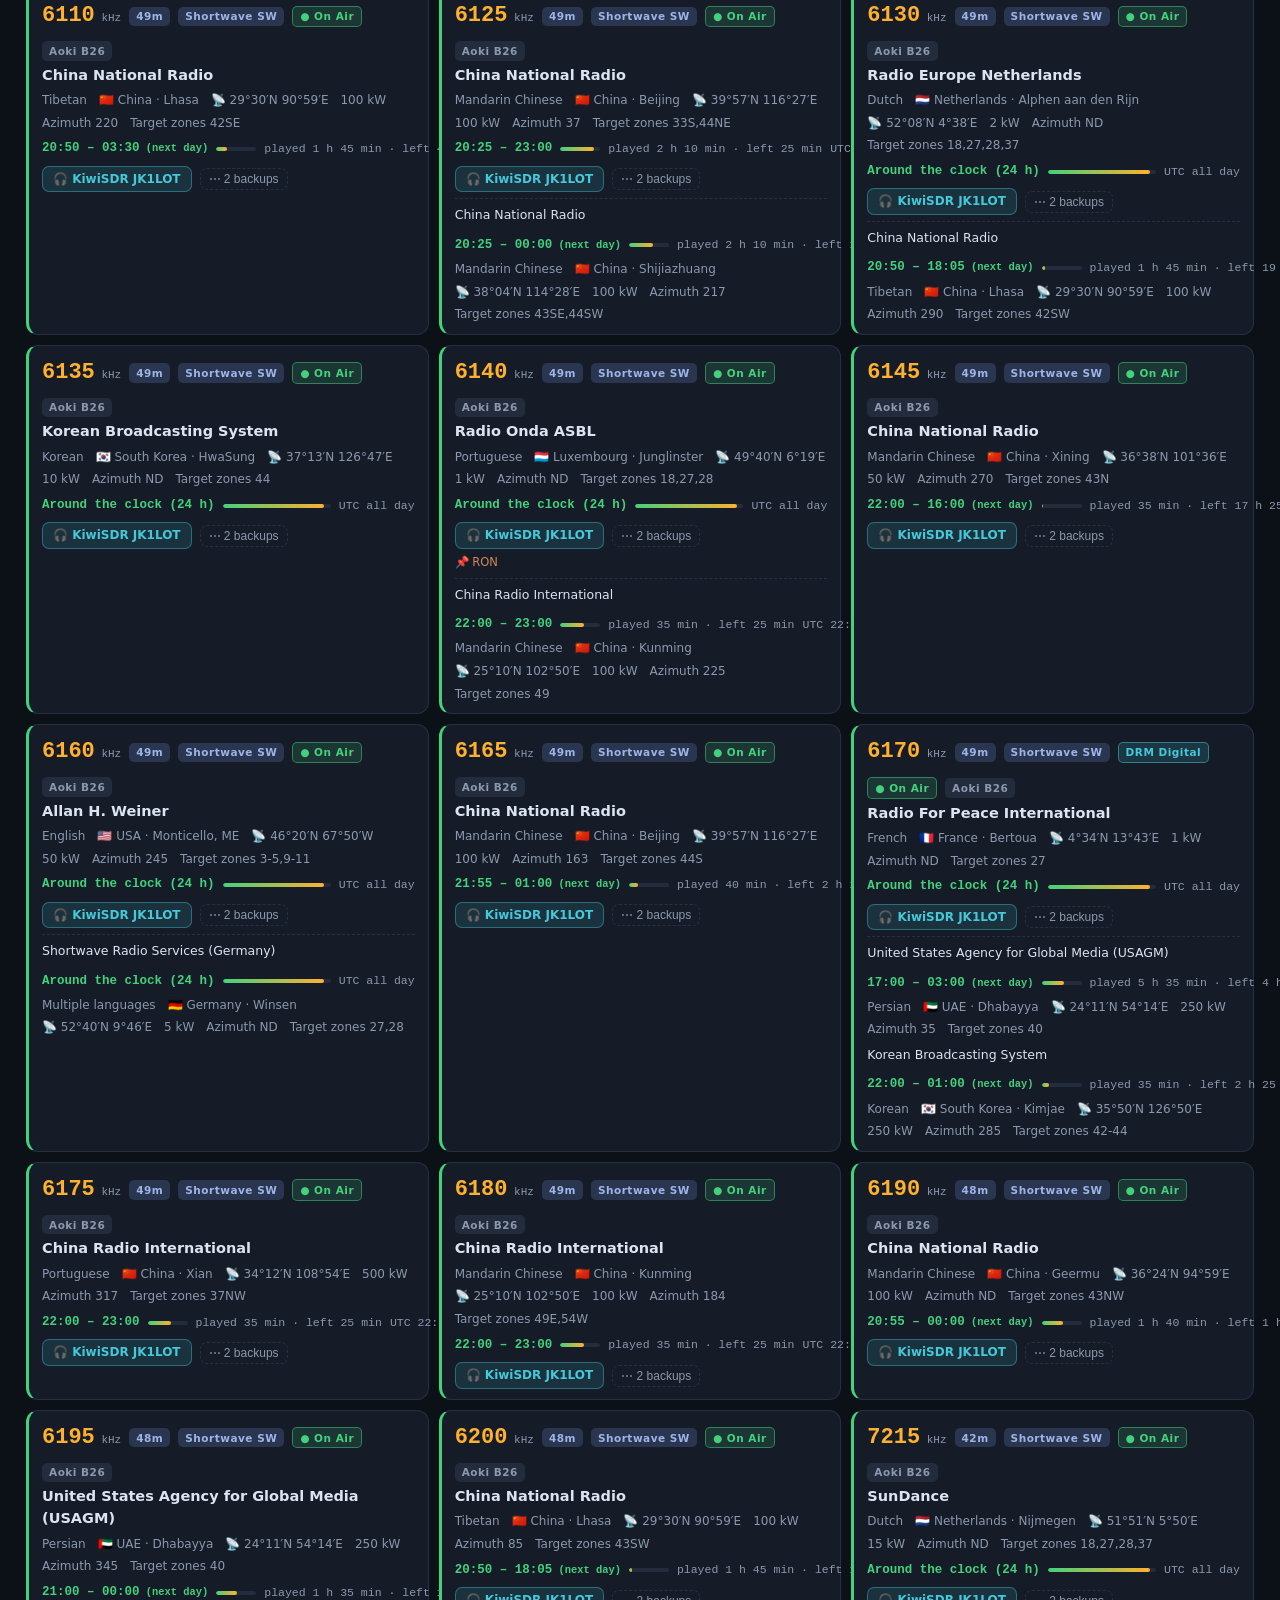
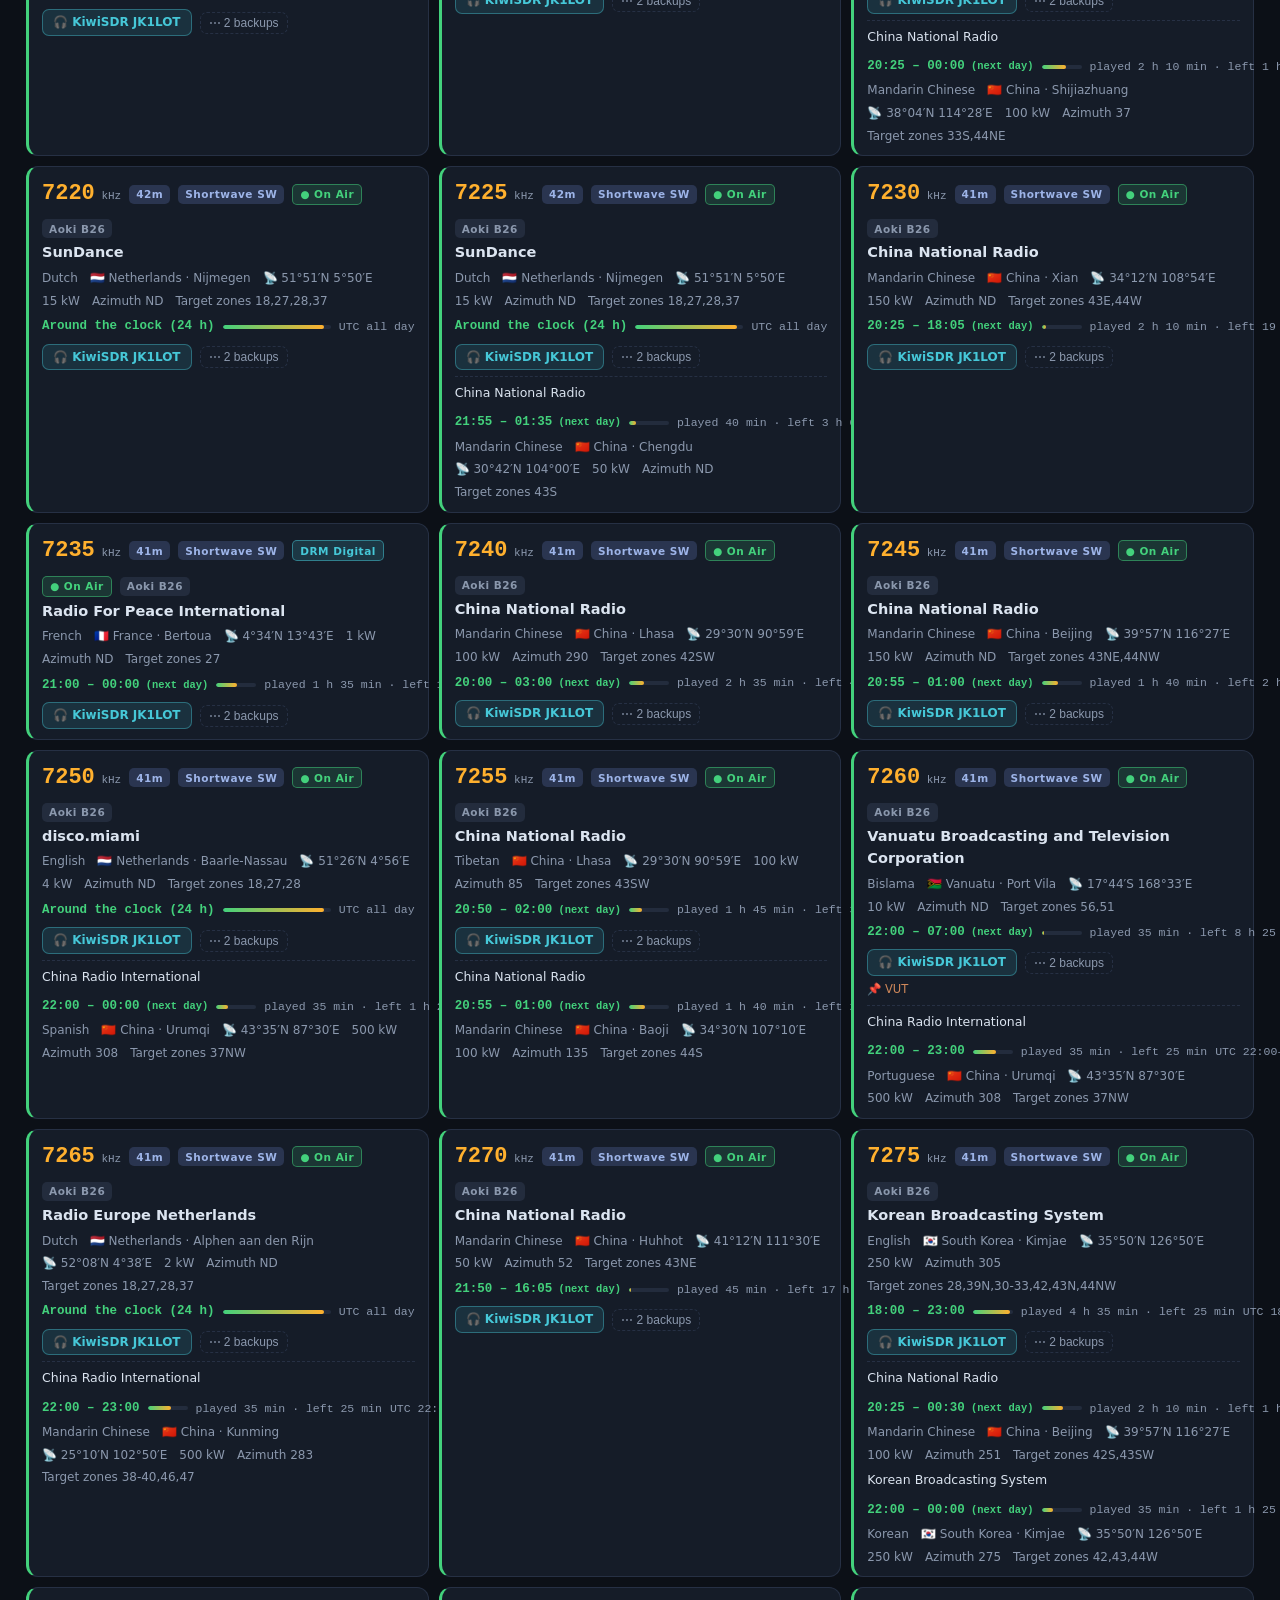
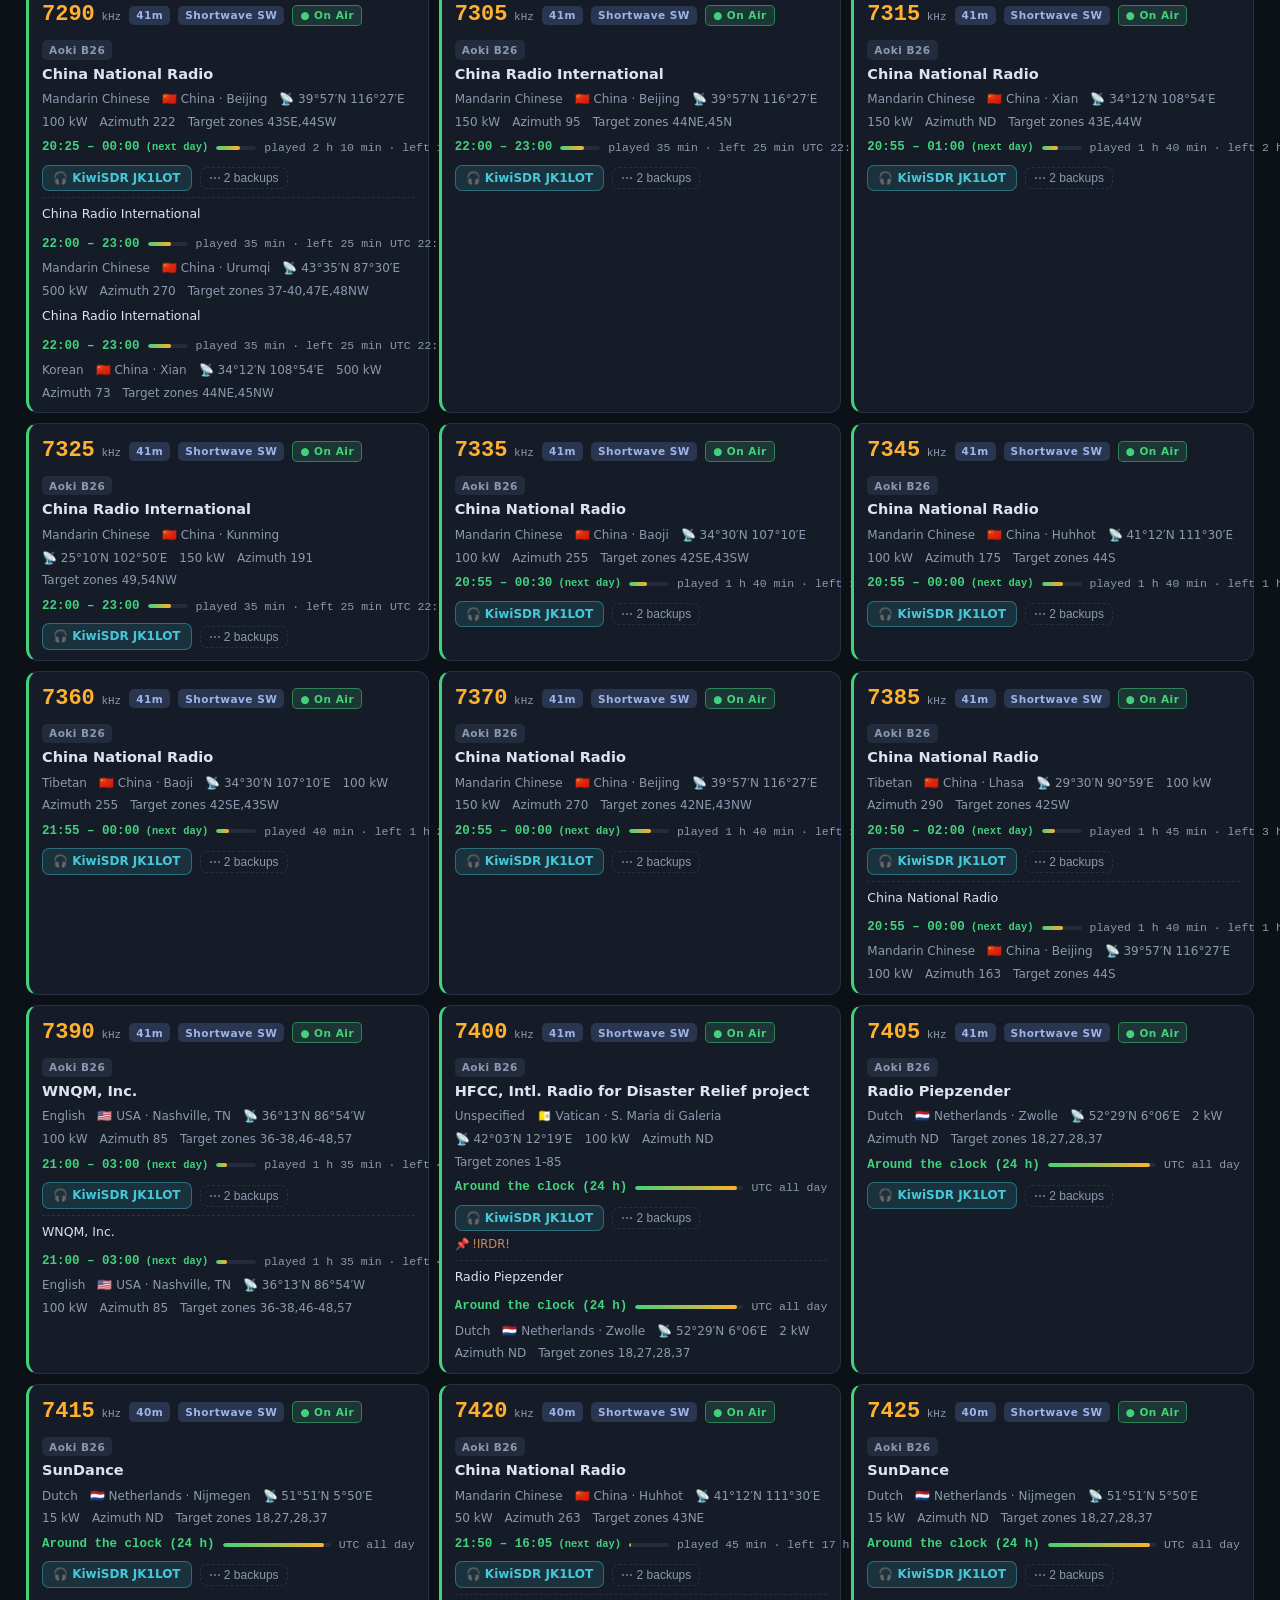
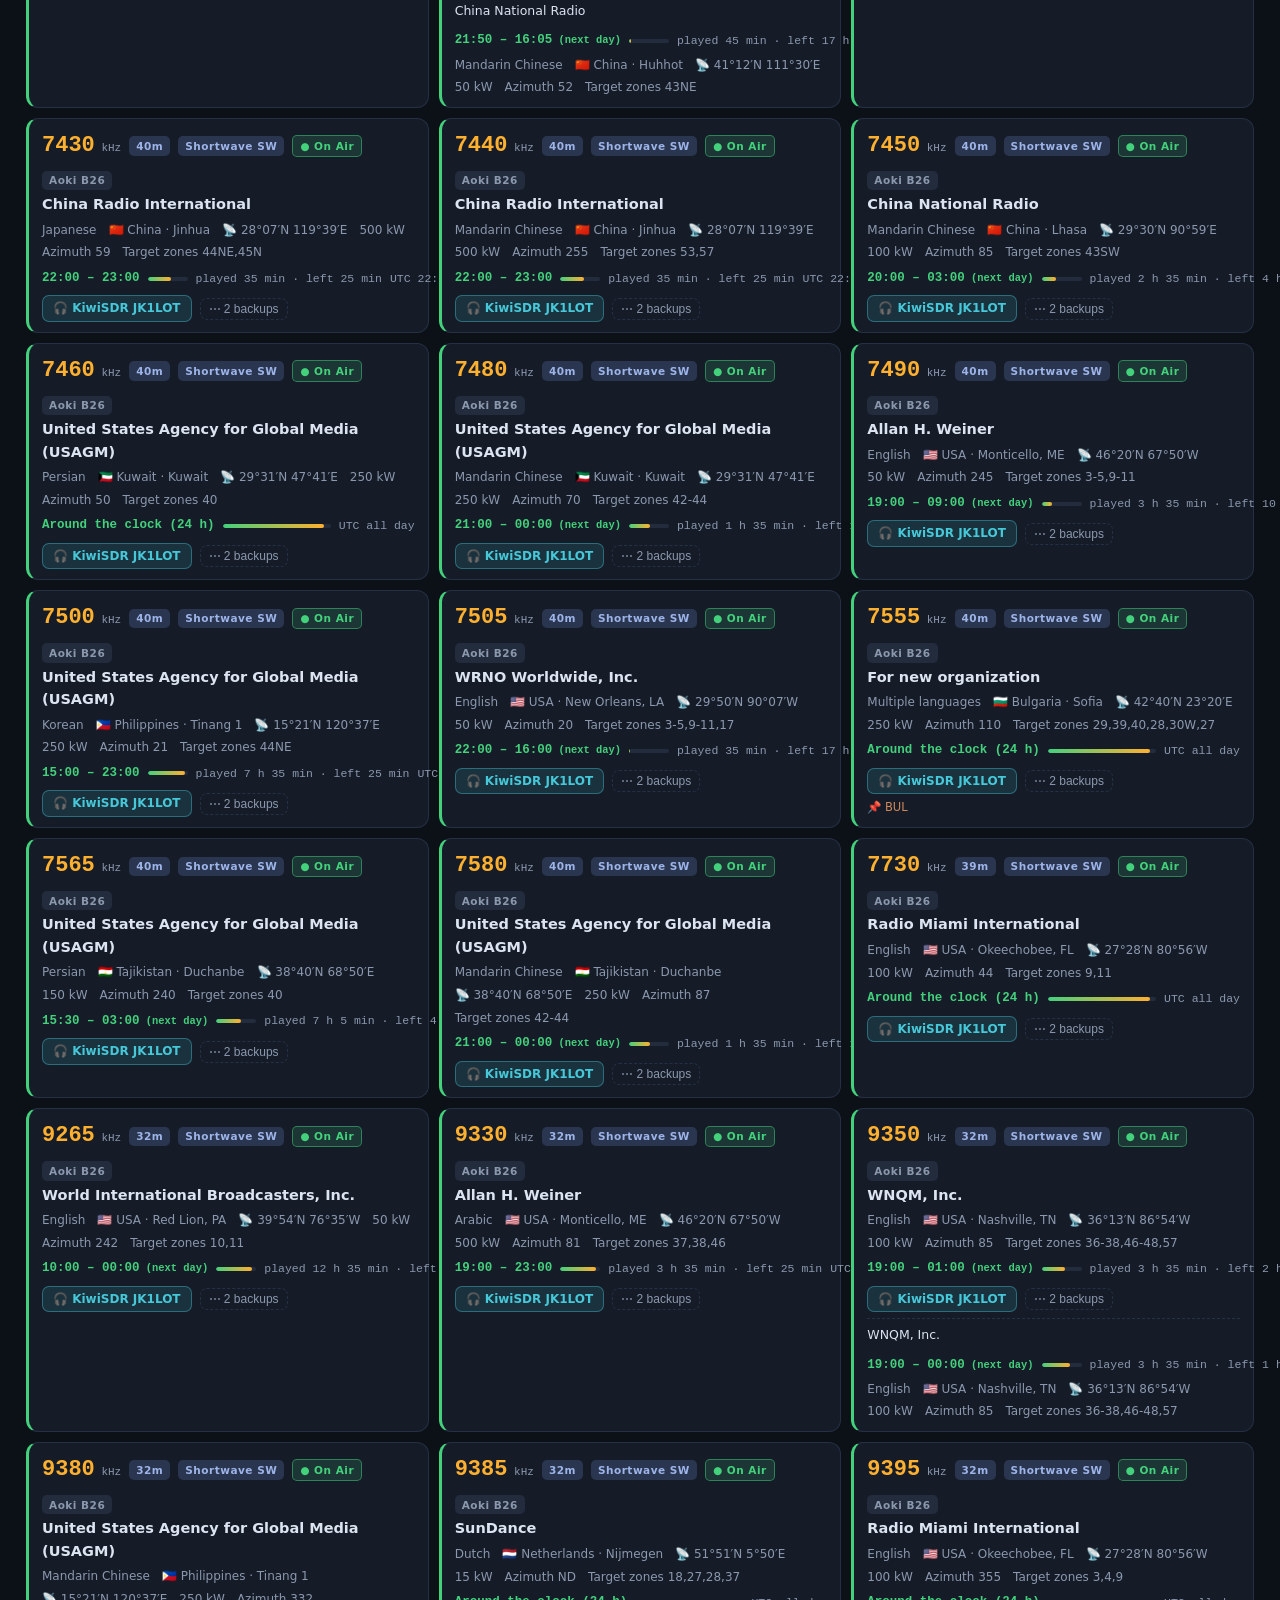
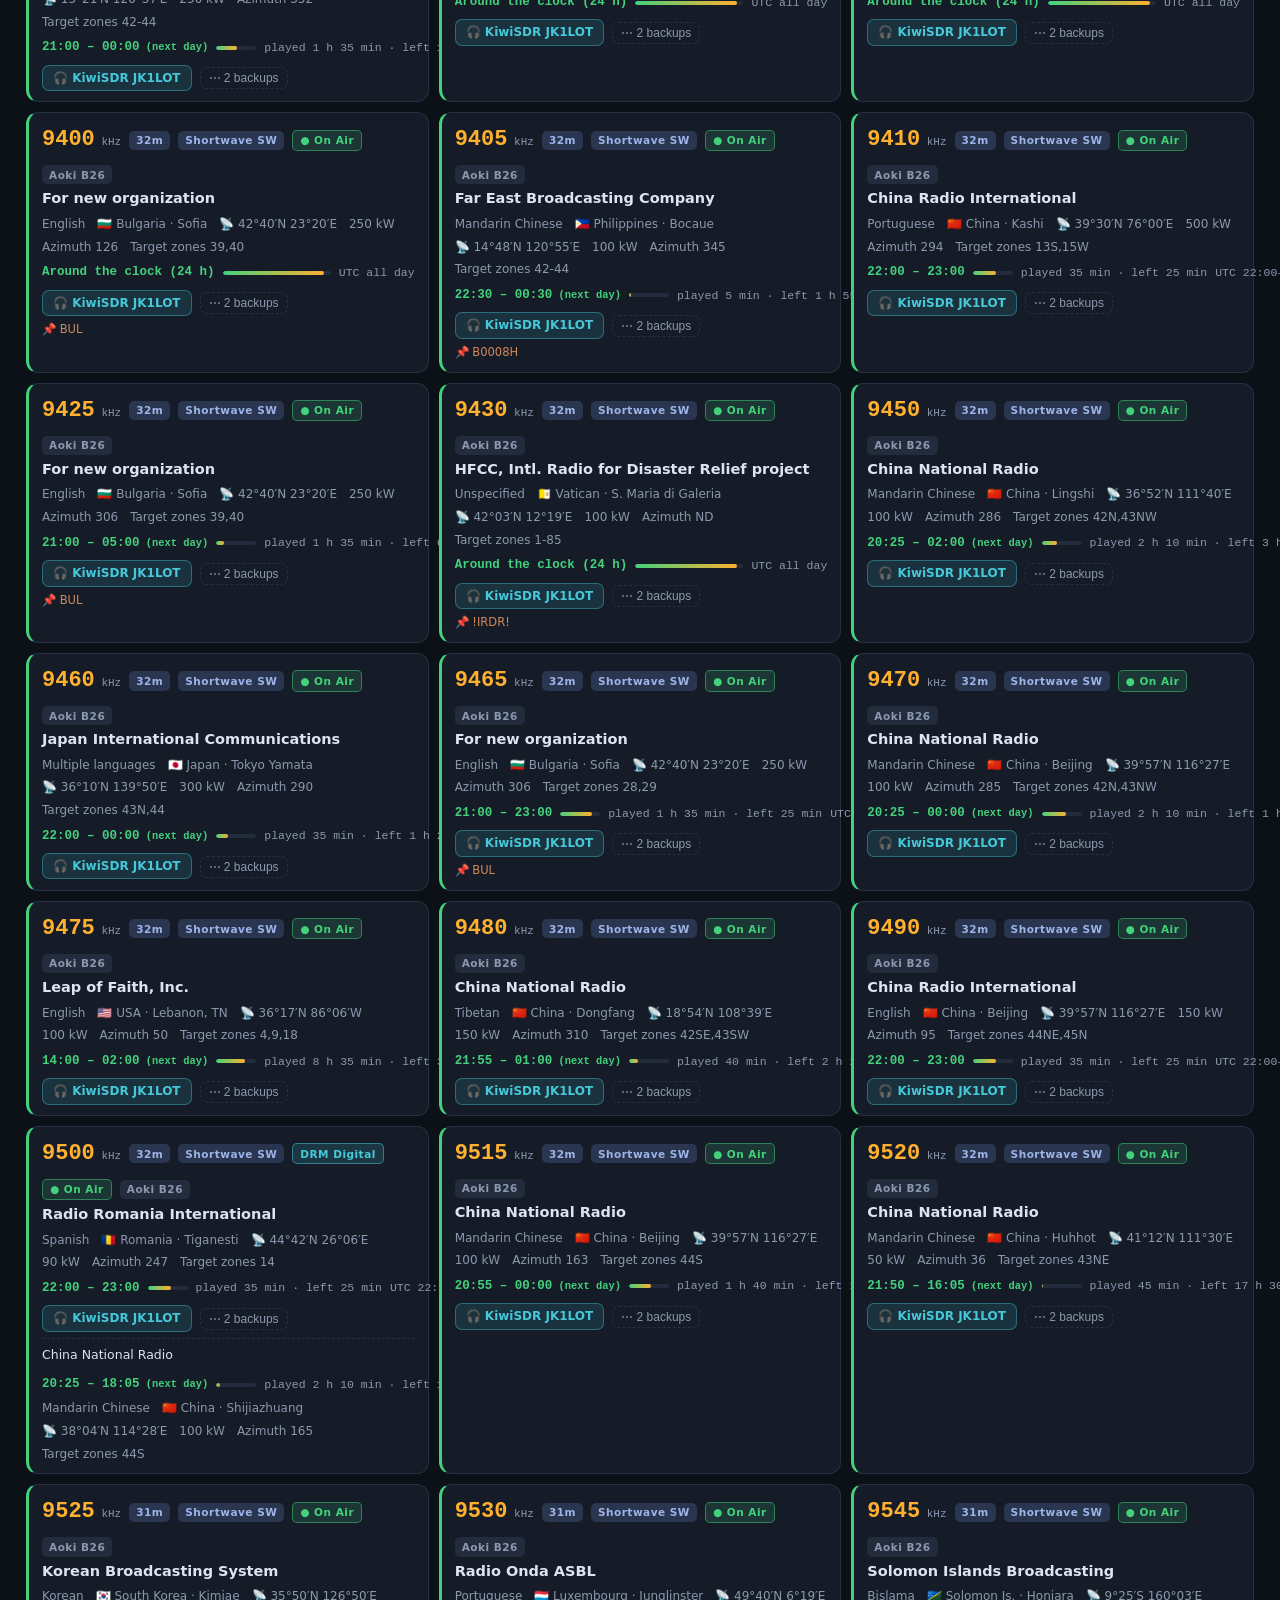
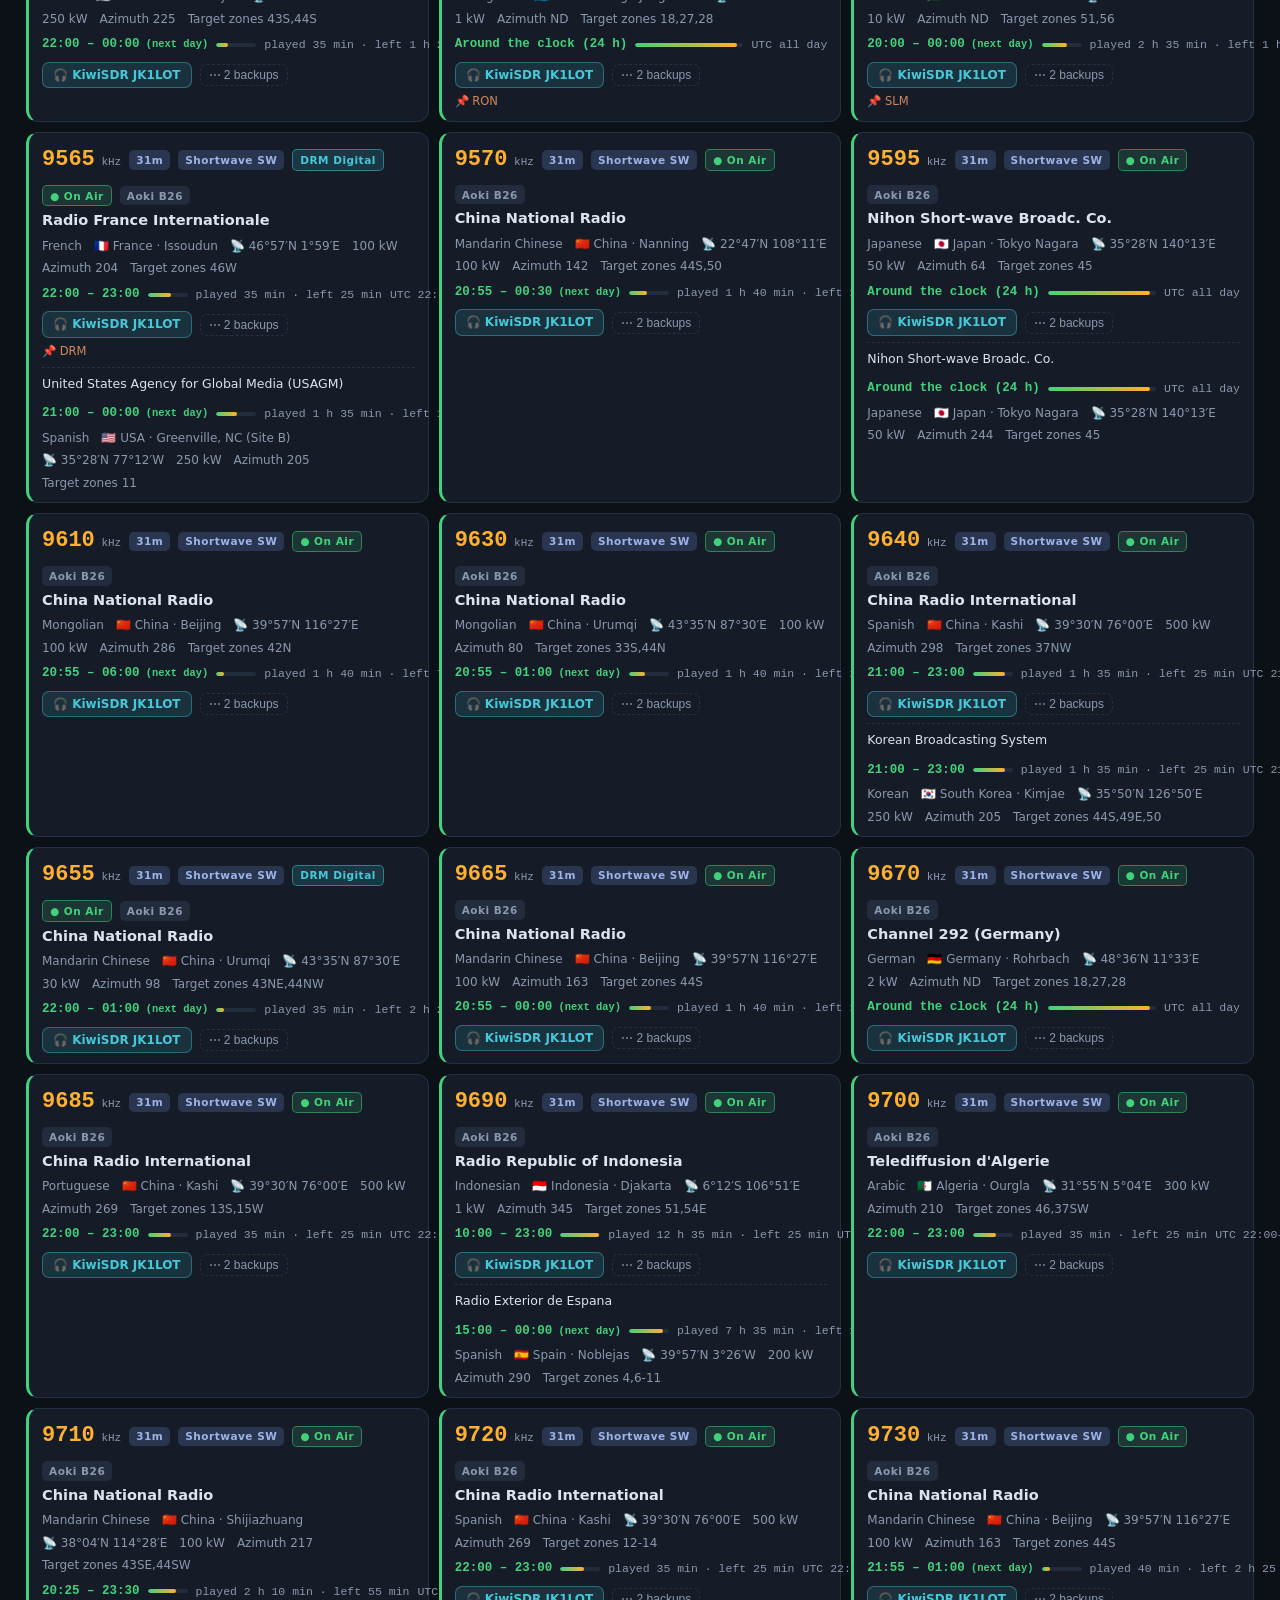
==== commit 445e2596: "Cache-bust sdrs.js include (?v=rev)" ====
--- a/index.html
+++ b/index.html
@@ -89,7 +89,7 @@
   <p id="foot3"></p>
 </footer>
 
-<script src="js/sdrs.js"></script>
+<script src="js/sdrs.js?v=2"></script>
 <script src="data/data.js"></script>
 <script src="js/cities.js"></script>
 <script src="js/app.js"></script>
